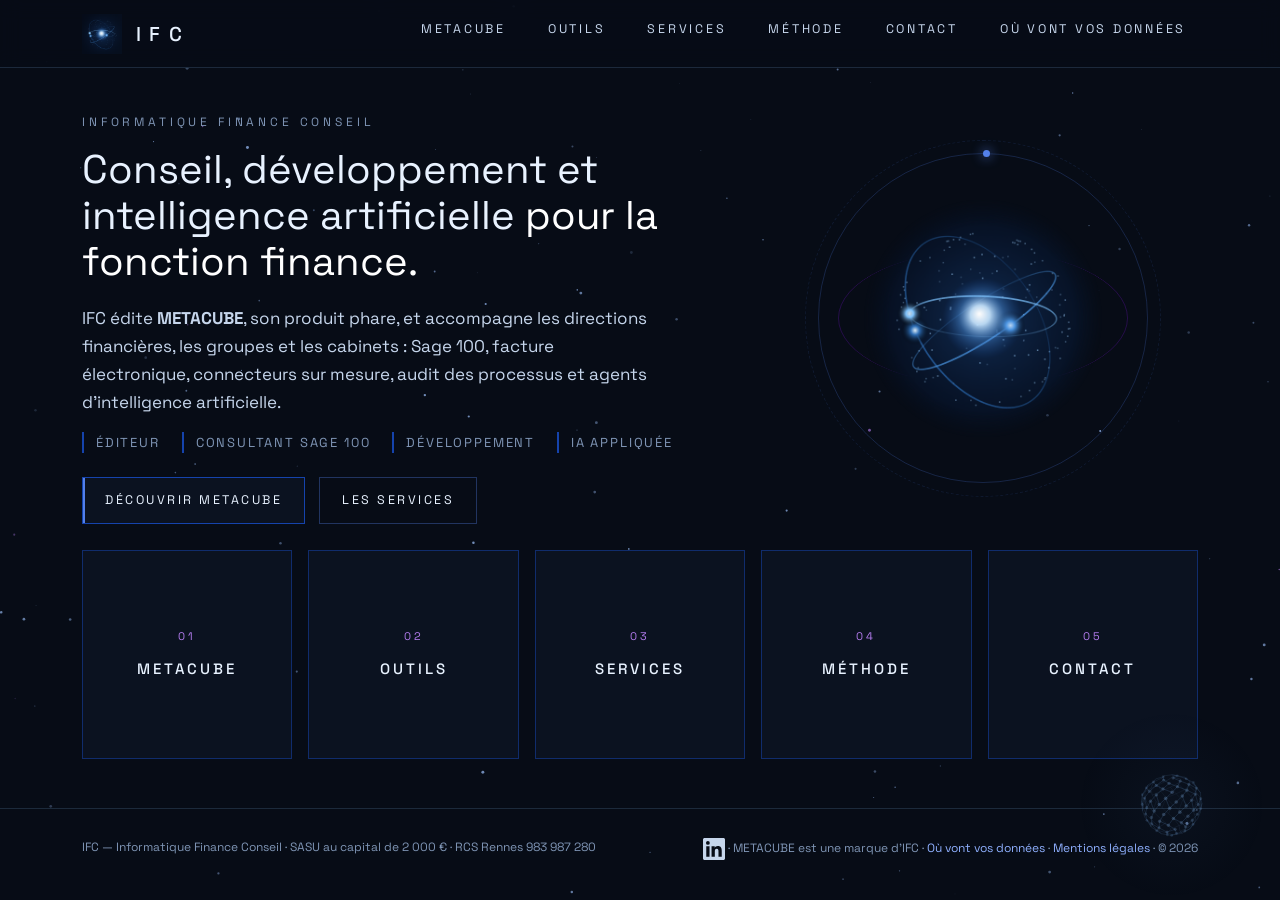
==== index.html @ 607f5f1b "METACUBE : « Le moteur au travail », l'armoire des videos — un tiroir par cycle de revision (A a L)," ====
<!doctype html>
<html lang="fr">
<head>
<meta charset="utf-8">
<meta name="viewport" content="width=device-width,initial-scale=1">
<title>IFC — Informatique Finance Conseil</title>
<link rel="icon" href="/favicon.ico" sizes="any">
<link rel="icon" type="image/png" sizes="192x192" href="/img/favicon-192.png">
<link rel="apple-touch-icon" href="/img/apple-touch-icon.png">
<meta name="description" content="IFC, Informatique Finance Conseil : éditeur de METACUBE, consultant Sage 100 en sous-traitance, connecteurs sur mesure, audit des processus financiers et agents d'intelligence artificielle.">
<link rel="stylesheet" href="site.css?v=20261024-8">
</head>
<body>
<canvas id="ciel" aria-hidden="true"></canvas>

<header>
  <div class="page">
    <a class="marque" href="index.html"><img src="img/ifc_embleme.png" alt=""><b>IFC</b></a>
    <nav><a href="metacube.html">METACUBE</a><a href="outils.html">Outils</a><a href="services.html">Services</a><a href="methode.html">Méthode</a><a href="contact.html">Contact</a><a href="donnees.html">Où vont vos données</a></nav>
  </div>
</header>

<script>
/* Les anciens liens à ancre (ifc-pro.fr/#metacube…) mènent à la page de l'onglet. */
(function(){ const p = {'#metacube':'metacube.html','#outils':'outils.html','#services':'services.html','#methode':'methode.html','#contact':'contact.html'}[location.hash];
  if (p) location.replace(p); })();
</script>
<main class="accueil page">

  <div class="ouverture">
    <div>
      <div class="caps">Informatique Finance Conseil</div>
      <h1>Conseil, développement et intelligence artificielle <span>pour la fonction finance.</span></h1>
      <p>IFC édite <strong>METACUBE</strong>, son produit phare, et accompagne les directions financières, les groupes et les cabinets : Sage 100, facture électronique, connecteurs sur mesure, audit des processus et agents d'intelligence artificielle.</p>
      <ul class="piliers"><li>Éditeur</li><li>Consultant Sage 100</li><li>Développement</li><li>IA appliquée</li></ul>
      <div class="boutons">
        <a class="bouton" href="metacube.html">Découvrir METACUBE</a>
        <a class="bouton discret" href="services.html">Les services</a>
      </div>
    </div>
    <div class="astre" role="img" aria-label="Emblème IFC : un noyau et ses orbites">
      <div class="orbite"><i></i></div><div class="orbite"><i></i></div><div class="orbite"></div>
      <div class="coeur"></div>
    </div>
  </div>

  <div class="portes" role="navigation" aria-label="Les pages du site">
    <a class="volte porte monte" href="metacube.html"><div class="volte-int"><div class="carte face recto"><span class="n">01</span><h3>METACUBE</h3></div><div class="carte face verso"><p>Le produit phare : il lit les FEC de toutes les sociétés d'un groupe, les comprend et en vérifie la cohérence.</p><span class="aller">Entrer →</span></div></div></a>
    <a class="volte porte monte" href="outils.html"><div class="volte-int"><div class="carte face recto"><span class="n">02</span><h3>Outils</h3></div><div class="carte face verso"><p>TVA Smart et l'Intégrateur Stripe : un outil par tâche, qui va au bout du travail, sur votre poste.</p><span class="aller">Entrer →</span></div></div></a>
    <a class="volte porte monte" href="services.html"><div class="volte-int"><div class="carte face recto"><span class="n">03</span><h3>Services</h3></div><div class="carte face verso"><p>Sage 100 en sous-traitance, connecteurs sur mesure, audit des processus, agents IA, facture électronique.</p><span class="aller">Entrer →</span></div></div></a>
    <a class="volte porte monte" href="methode.html"><div class="volte-int"><div class="carte face recto"><span class="n">04</span><h3>Méthode</h3></div><div class="carte face verso"><p>Proposer sans décider, tout justifier, mesurer avant d'annoncer, ne pas toucher à vos journaux.</p><span class="aller">Entrer →</span></div></div></a>
    <a class="volte porte monte" href="contact.html"><div class="volte-int"><div class="carte face recto"><span class="n">05</span><h3>Contact</h3></div><div class="carte face verso"><p>Aurélien Touchefeu, fondateur d'IFC et concepteur de METACUBE. Vitré, Ille-et-Vilaine.</p><span class="aller">Entrer →</span></div></div></a>
  </div>

</main>

<footer>
  <div class="page">
    <span>IFC — Informatique Finance Conseil · SASU au capital de 2 000 € · RCS Rennes 983 987 280</span>
    <span><a class="linkedin" href="https://www.linkedin.com/in/aurelien-touchefeu" target="_blank" rel="noopener" aria-label="LinkedIn"><svg viewBox="0 0 24 24" width="22" height="22" aria-hidden="true"><path fill="currentColor" d="M20.45 20.45h-3.56v-5.57c0-1.33-.03-3.04-1.85-3.04-1.85 0-2.14 1.45-2.14 2.94v5.67H9.34V9h3.41v1.56h.05c.48-.9 1.64-1.85 3.37-1.85 3.6 0 4.27 2.37 4.27 5.46v6.28zM5.34 7.43a2.06 2.06 0 1 1 0-4.13 2.06 2.06 0 0 1 0 4.13zM7.12 20.45H3.56V9h3.56v11.45zM22.22 0H1.77C.79 0 0 .77 0 1.73v20.54C0 23.23.79 24 1.77 24h20.45c.98 0 1.78-.77 1.78-1.73V1.73C24 .77 23.2 0 22.22 0z"/></svg></a> · METACUBE est une marque d'IFC · <a href="donnees.html">Où vont vos données</a> · <a href="mentions-legales.html">Mentions légales</a> · © 2026</span>
  </div>
</footer>

<script src="site.js?v=20261024-8"></script>
<script src="assistant.js"></script>
</body>
</html>
---- site.css ----
@font-face{font-family:'Space Grotesk';font-weight:300 700;font-display:swap;
  src:url(polices/space-grotesk-latin-98a0d4.woff2) format('woff2');
  unicode-range:U+0000-00FF,U+0131,U+0152-0153,U+02BB-02BC,U+02C6,U+02DA,U+02DC,U+0304,U+0308,U+0329,U+2000-206F,U+20AC,U+2122,U+2191,U+2193,U+2212,U+2215,U+FEFF,U+FFFD}
@font-face{font-family:'Space Grotesk';font-weight:300 700;font-display:swap;
  src:url(polices/space-grotesk-latin-ext-cc7d24.woff2) format('woff2');
  unicode-range:U+0100-02BA,U+02BD-02C5,U+02C7-02CC,U+02CE-02D7,U+02DD-02FF,U+0304,U+0308,U+0329,U+1D00-1DBF,U+1E00-1E9F,U+1EF2-1EFF,U+2020,U+20A0-20AB,U+20AD-20C0,U+2113,U+2C60-2C7F,U+A720-A7FF}
:root{
  --fond:#070C16; --panneau:#0B1220; --arete:#1543AC; --vive:#5380EA; --violet:#6115AC; --violet-clair:#B57DF0;
  --rasante:rgba(145,198,255,.16); --texte:#C6D6EC; --clair:#E8F2FF; --faible:#7F95B5; --lien:#8FB0FF;
}
*{box-sizing:border-box;border-radius:0}
html{scroll-behavior:smooth}
body{margin:0;background:var(--fond);color:var(--texte);font:16px/1.65 'Space Grotesk',Arial,Helvetica,sans-serif;
  -webkit-font-smoothing:antialiased;overflow-x:hidden}
a{color:var(--lien);text-decoration:none}
a:hover{text-decoration:underline}
.page{max-width:1180px;margin:0 auto;padding:0 32px}
.caps{text-transform:uppercase;letter-spacing:.32em;font-size:12px;color:var(--faible)}
#ciel{position:fixed;inset:0;z-index:-1;pointer-events:none}

/* ── bandeau ── */
header{position:sticky;top:0;z-index:10;background:rgba(7,12,22,.82);backdrop-filter:blur(10px);box-shadow:inset 0 -1px 0 var(--rasante)}
header .page{display:flex;align-items:center;justify-content:space-between;height:68px}
.marque{display:flex;align-items:center;gap:14px;color:var(--clair)}
.marque:hover{text-decoration:none}
.marque img{width:40px;height:40px}
.marque b{font-weight:500;font-size:20px;letter-spacing:.42em}
/* Le geste du menu de METACUBE : le mot survolé prend la lumière (lueur,
   rasante sous le mot) et un reflet le traverse une fois. Rien ne se remplit. */
nav a{margin-left:18px;padding:7px 12px;position:relative;overflow:hidden;display:inline-block;
  font-size:12.5px;letter-spacing:.22em;text-transform:uppercase;color:var(--texte);
  transition:color .16s,box-shadow .16s,text-shadow .16s}
nav a:hover{color:#eaf4ff;text-decoration:none;text-shadow:0 0 14px rgba(145,198,255,.55);
  box-shadow:inset 0 -1px 0 rgba(145,198,255,.5),inset 0 1px 0 rgba(198,228,255,.10),0 0 24px rgba(105,170,255,.20)}
nav a::after{content:'';position:absolute;inset:0;pointer-events:none;opacity:0;transform:translateX(-125%);
  background:linear-gradient(104deg,transparent 32%,rgba(198,228,255,.30) 47%,rgba(145,198,255,.10) 56%,transparent 74%)}
nav a:hover::after{opacity:1;animation:fam-reflet .55s cubic-bezier(.3,0,.2,1) forwards}
@keyframes fam-reflet{from{transform:translateX(-125%)}to{transform:translateX(125%)}}
@media (prefers-reduced-motion:reduce){nav a:hover::after{animation:none;opacity:0}}

/* ── ouverture ── */
.ouverture{display:grid;grid-template-columns:1.2fr 1fr;align-items:center;gap:40px;min-height:calc(100vh - 68px);padding:30px 0}
.ouverture h1{margin:18px 0 24px;font-weight:400;font-size:46px;line-height:1.16;color:var(--clair)}
.ouverture h1 span{color:#fff}
.ouverture p{max-width:580px;margin:0 0 16px;font-size:17px}
.ouverture .piliers{display:flex;flex-wrap:wrap;gap:8px 22px;margin:22px 0 32px;padding:0;list-style:none;font-size:13px;letter-spacing:.14em;text-transform:uppercase;color:var(--faible)}
.ouverture .piliers li{padding-left:12px;border-left:2px solid var(--arete)}
.astre{position:relative;justify-self:center;width:100%;max-width:470px;aspect-ratio:1}
.astre .coeur{position:absolute;inset:14%;background:url(img/ifc_embleme.png) center/cover;
  -webkit-mask-image:radial-gradient(circle,#000 55%,transparent 71%);mask-image:radial-gradient(circle,#000 55%,transparent 71%)}
.astre .orbite{position:absolute;inset:0;border:1px solid rgba(83,128,234,.22);border-radius:50%;animation:tour 38s linear infinite}
.astre .orbite:nth-child(2){inset:6%;border-color:rgba(97,21,172,.35);animation-duration:26s;animation-direction:reverse;transform:rotateX(62deg)}
.astre .orbite:nth-child(3){inset:-4%;border-style:dashed;border-color:rgba(83,128,234,.12);animation-duration:60s}
.astre .orbite i{position:absolute;top:-4px;left:50%;width:7px;height:7px;background:var(--vive);border-radius:50%;box-shadow:0 0 12px var(--vive)}
.astre .orbite:nth-child(2) i{background:var(--violet-clair);box-shadow:0 0 12px var(--violet-clair)}
@keyframes tour{to{transform:rotate(360deg)}}
.astre .orbite:nth-child(2){animation-name:tour2}
@keyframes tour2{from{transform:rotateX(62deg) rotate(0)}to{transform:rotateX(62deg) rotate(-360deg)}}
.boutons{display:flex;gap:14px;flex-wrap:wrap}
.bouton{display:inline-block;padding:12px 22px;font-size:12.5px;letter-spacing:.2em;text-transform:uppercase;color:var(--clair);
  border:1px solid var(--arete);background:var(--panneau);box-shadow:inset 2px 0 0 var(--vive)}
.bouton:hover{text-decoration:none;border-color:var(--vive);box-shadow:inset 2px 0 0 var(--vive),0 0 18px rgba(83,128,234,.35)}
.bouton.discret{background:transparent;box-shadow:none;border-color:rgba(83,128,234,.35)}

/* ── sections ── */
section{padding:96px 0;box-shadow:inset 0 1px 0 var(--rasante)}
.titre{display:flex;align-items:center;gap:18px;margin-bottom:14px}
.titre h2{margin:0;font-weight:500;font-size:28px;letter-spacing:.34em;text-transform:uppercase;color:var(--clair)}
.titre hr{flex:1;height:1px;border:0;background:linear-gradient(90deg,var(--arete),transparent)}
.chapeau{max-width:760px;margin:0 0 44px;font-size:17px}

/* LE LISERÉ GLISSANT — le bleu arête et le violet profond, 1 px, qui tourne
   autour de la carte survolée (même trait que les cases du schéma de ƒa21). */
@property --a{syntax:'<angle>';initial-value:0deg;inherits:false}
.carte{position:relative;padding:26px 24px;background:var(--panneau);border:1px solid rgba(21,67,172,.55)}
.carte::after{content:'';position:absolute;inset:-1px;padding:1px;pointer-events:none;opacity:0;transition:opacity .25s;
  background:conic-gradient(from var(--a),transparent 0 62%,#1543AC 72%,#6115AC 86%,transparent 96%);
  -webkit-mask:linear-gradient(#000 0 0) content-box,linear-gradient(#000 0 0);-webkit-mask-composite:xor;mask-composite:exclude}
.carte:hover::after{opacity:1;animation:liseret 1.8s linear infinite}
@keyframes liseret{to{--a:360deg}}
@media (prefers-reduced-motion:reduce){.carte:hover::after{animation:none;background:#1543AC}.astre .orbite{animation:none}}
.carte h3{margin:0 0 10px;font-weight:500;font-size:17px;color:var(--clair)}
.carte p{margin:0;font-size:14.5px}
.carte .n{display:block;margin-bottom:12px;font-size:11px;letter-spacing:.28em;color:var(--violet-clair)}

/* METACUBE */
.produit{display:grid;grid-template-columns:1fr 1.15fr;gap:56px;align-items:center}
.formule{margin:0 0 22px;padding-left:18px;border-left:2px solid var(--vive);font-size:24px;line-height:1.35;color:var(--clair)}
.produit p{margin:0 0 16px}
.video{position:relative;aspect-ratio:16/9;border:1px solid var(--arete);background:#000;box-shadow:0 0 60px rgba(21,67,172,.25)}
.video iframe{position:absolute;inset:0;width:100%;height:100%;border:0}
.fonctions{display:grid;grid-template-columns:repeat(4,1fr);gap:16px;margin-top:56px}
.avenir{display:flex;align-items:center;flex-wrap:wrap;gap:10px 26px;margin-top:22px;padding:16px 22px;border:1px dashed rgba(97,21,172,.55)}
.avenir ul{display:flex;flex-wrap:wrap;gap:8px 22px;margin:0;padding:0;list-style:none;font-size:13px;letter-spacing:.14em;text-transform:uppercase;color:var(--texte)}
.avenir li{padding-left:12px;border-left:2px solid var(--violet)}
.forces{display:grid;grid-template-columns:repeat(4,1fr);gap:1px;margin-top:56px;background:var(--arete)}
.force{padding:26px 22px;background:var(--panneau)}
.force b{display:block;margin-bottom:8px;font-weight:500;font-size:30px;color:var(--clair)}
.force span{font-size:14px}
.assistant{display:grid;grid-template-columns:auto 1fr;gap:44px;align-items:center;margin-top:56px;padding:34px 40px;
  background:var(--panneau);border:1px solid var(--arete);box-shadow:inset 2px 0 0 var(--vive)}
/* La sphère de l'assistant, dessinée par assistant.js avec le dessin du produit. */
.assistant .presence{display:block;width:170px;height:170px;
  -webkit-mask-image:radial-gradient(circle,#000 45%,transparent 70%);mask-image:radial-gradient(circle,#000 45%,transparent 70%)}
.assistant .apprend{margin:4px 0 14px;padding-left:14px;border-left:2px solid var(--violet-clair);font-size:17px;color:var(--clair)}
.assistant h3{margin:6px 0 12px;font-weight:500;font-size:24px;color:var(--clair)}
.assistant p{margin:0 0 12px;font-size:15px}
.pour{margin-top:36px;font-size:15px;color:var(--faible)}
.pour strong{color:var(--texte);font-weight:500}

/* SERVICES */
.poles{display:grid;grid-template-columns:1fr 1.6fr;gap:28px;align-items:start}
.pole{padding:30px 30px 26px;background:linear-gradient(180deg,rgba(11,18,32,.95),rgba(11,18,32,.7));border:1px solid rgba(21,67,172,.5)}
.pole>h3{margin:0 0 6px;font-weight:500;font-size:20px;color:var(--clair)}
.pole>.caps{display:block;margin-bottom:18px}
.pole ul{margin:0;padding:0;list-style:none}
.pole li{position:relative;padding:9px 0 9px 18px;font-size:14.5px;box-shadow:inset 0 -1px 0 rgba(145,198,255,.07)}
.pole li::before{content:'';position:absolute;left:0;top:18px;width:8px;height:1px;background:var(--vive)}
.badges{display:flex;flex-wrap:wrap;gap:8px;margin-top:20px}
.badge{padding:6px 10px;font-size:11.5px;letter-spacing:.08em;color:var(--clair);border:1px solid rgba(97,21,172,.7);background:rgba(97,21,172,.14)}
.grille-ifc{display:grid;grid-template-columns:1fr 1fr;gap:16px}

/* MÉTHODE */
.principes{display:grid;grid-template-columns:repeat(4,1fr);gap:16px}

/* FONDATEUR / CONTACT */
.fondateur{display:grid;grid-template-columns:1fr 1fr;gap:56px;align-items:start}
.qui{padding-left:18px;border-left:2px solid var(--vive)}
.qui b{display:block;font-weight:500;font-size:22px;color:var(--clair)}
.coord{font-size:18px;line-height:2}
.horaires{display:inline-block;margin:14px 0 6px;padding:10px 18px;border:1px solid var(--arete);background:var(--panneau);font-size:15px;line-height:1.7}
.horaires b{display:block;font-weight:500;font-size:12px;letter-spacing:.12em;text-transform:uppercase;color:var(--clair)}
.linkedin{display:inline-flex;vertical-align:middle;color:var(--texte);transition:color .16s,filter .16s}
.linkedin:hover{color:var(--clair);filter:drop-shadow(0 0 8px rgba(145,198,255,.55))}
footer{padding:30px 0 40px;box-shadow:inset 0 1px 0 var(--rasante);font-size:12px;color:var(--faible)}
footer .page{display:flex;justify-content:space-between;gap:20px;flex-wrap:wrap}


/* ── DEUX CHARTES — 03/10/2026 ──────────────────────────────────────────────
   IFC (conseil, sous-traitance ERP, développement) : fond blanc, texte bleu.
   METACUBE garde la nuit bleue : sa section est une bande sombre pleine
   largeur, où le ciel étoilé reste visible. Les composants lisent les mêmes
   jetons ; .clair les redéfinit. */
.clair{--fond:#FFFFFF; --panneau:#F3F6FC; --arete:#1543AC; --vive:#2F62D8; --violet-clair:#6115AC;
  --rasante:rgba(21,67,172,.12); --texte:#22385F; --clair:#0B2E7A; --faible:#5F7396; --lien:#1543AC;
  color:var(--texte)}
/* Pleine largeur : le fond déborde de la colonne de 1180 px jusqu'aux bords. */
.pleine{position:relative;background:var(--fond);box-shadow:0 0 0 100vmax var(--fond);clip-path:inset(0 -100vmax)}
section.pleine{box-shadow:0 0 0 100vmax var(--fond),inset 0 1px 0 var(--rasante)}
header.clair{background:rgba(255,255,255,.92);box-shadow:inset 0 -1px 0 var(--rasante)}
.clair .marque img{border-radius:50%}
.clair nav a:hover{color:var(--arete);text-shadow:none;box-shadow:inset 0 -1px 0 var(--arete)}
.clair nav a::after{background:linear-gradient(104deg,transparent 32%,rgba(21,67,172,.12) 47%,transparent 74%)}
.ouverture.clair h1 span{color:var(--arete)}
.clair .carte{border-color:rgba(21,67,172,.22)}
.clair .pole{background:var(--panneau);border-color:rgba(21,67,172,.22)}
.clair .pole li{box-shadow:inset 0 -1px 0 rgba(21,67,172,.10)}
.clair .badge{background:rgba(97,21,172,.07);border-color:rgba(97,21,172,.35)}
.clair .bouton{box-shadow:inset 2px 0 0 var(--vive)}
.clair .bouton:hover{box-shadow:inset 2px 0 0 var(--vive),0 0 14px rgba(21,67,172,.18)}
footer.clair{background:#fff}
/* La bande METACUBE : sombre, le ciel passe à travers. */
#metacube{box-shadow:inset 0 1px 0 var(--rasante)}

.trait{padding-bottom:2px;border-bottom:1px solid var(--vive);color:var(--clair)}
/* apparition au défilement */
.monte{opacity:0;transform:translateY(18px);transition:opacity .7s ease,transform .7s ease}
.monte.vu{opacity:1;transform:none}

@media (max-width:980px){
  .ouverture,.produit,.poles,.fondateur{grid-template-columns:1fr}
  .ouverture{min-height:0;padding-top:40px}
  .astre{max-width:320px;order:-1}
  .fonctions,.forces,.principes{grid-template-columns:1fr 1fr}
  .assistant{grid-template-columns:1fr;padding:26px}
  .ouverture h1{font-size:34px}
  nav a{margin-left:6px}
}
@media (max-width:600px){
  .page{padding:0 16px}
  nav{display:none}
  .fonctions,.forces,.principes,.grille-ifc{grid-template-columns:1fr}
  .titre h2{font-size:20px;letter-spacing:.22em}
  section{padding:64px 0}
}

/* ── UNE PAGE PAR ONGLET — 23/10/2026 ──────────────────────────────────────
   L'onglet de la page ouverte reste allumé : on sait où l'on est.
   L'accueil est en nuit bleue et ouvre cinq portes, une par page. */
nav a.ici{color:var(--clair);box-shadow:inset 0 -1px 0 var(--vive)}
.clair nav a.ici{color:var(--arete);box-shadow:inset 0 -1px 0 var(--arete)}
body.clair{background:#fff}
/* Le pied de page reste en bas de l'écran même quand la page est courte. */
body{display:flex;flex-direction:column;min-height:100vh}
body>main{flex:1 0 auto;width:100%}
body.clair #ciel{display:none}
main.seule section:first-child{padding-top:64px}
.accueil{display:flex;flex-direction:column;justify-content:center;gap:26px;min-height:calc(100vh - 68px - 92px);padding:14px 32px 18px}
.accueil .ouverture{min-height:0;padding:0;grid-template-columns:1.5fr 1fr}
.accueil .ouverture h1{font-size:40px;margin:14px 0 18px}
.accueil .ouverture .piliers{margin:16px 0 24px}
.portes .carte p{font-size:14px}
.accueil .astre{max-width:330px}
.portes{display:grid;grid-template-columns:repeat(5,1fr);gap:16px}
a.porte{display:flex;flex-direction:column;color:var(--texte)}
a.porte:hover{text-decoration:none}
a.porte h3{letter-spacing:.2em;text-transform:uppercase;font-size:15px}
a.porte p{flex:1}
a.porte .aller{margin-top:16px;font-size:12px;letter-spacing:.22em;text-transform:uppercase;color:var(--vive);transition:transform .2s}
a.porte:hover .aller{transform:translateX(6px)}
@media (max-width:980px){.portes{grid-template-columns:1fr 1fr}.accueil .ouverture{grid-template-columns:1fr}}
@media (max-width:600px){.portes{grid-template-columns:1fr}.accueil{padding:28px 16px 36px}.accueil .astre{max-width:180px}.accueil .ouverture h1{font-size:30px}}

/* ── LE LIN SEMÉ DE LYS — 24/10/2026 ───────────────────────────────────────
   Les pages d'IFC quittent le blanc pour un fond lin, semé de petites fleurs
   de lys en relief, ton sur ton (Aurélien : « trop blanc », « plus
   chaleureux », « pars sur le semis fin »). METACUBE garde sa nuit bleue.
   Le semis est fixé à l'écran : la bande pleine largeur et le corps de la
   page le montrent sans raccord. */
.clair{--fond:#F3ECE0; --panneau:#E8DECB;
  --lys:url("data:image/svg+xml,%3Csvg%20xmlns%3D%22http%3A%2F%2Fwww.w3.org%2F2000%2Fsvg%22%20width%3D%2256%22%20height%3D%2256%22%3E%3Cg%20transform%3D%22translate%281.0%201.0%29%22%3E%3Cg%20transform%3D%22translate%284.0%204.0%29%20scale%280.5%29%22%20fill%3D%22rgba%28110%2C84%2C50%2C.20%29%22%3E%3Cpath%20d%3D%22M20%201C25%207%2027%2014%2023.5%2022H16.5C13%2014%2015%207%2020%201Z%22%2F%3E%3Cpath%20d%3D%22M16.5%2022C11%2022.5%205%2020.5%203%2014.5C1.8%2010.5%204.5%206.8%208.5%208C6.5%2010.5%207.5%2014.5%2011.5%2016.5C14%2017.8%2016%2019%2016.5%2022Z%22%2F%3E%3Cpath%20d%3D%22M23.5%2022C29%2022.5%2035%2020.5%2037%2014.5C38.2%2010.5%2035.5%206.8%2031.5%208C33.5%2010.5%2032.5%2014.5%2028.5%2016.5C26%2017.8%2024%2019%2023.5%2022Z%22%2F%3E%3Crect%20x%3D%2212.5%22%20y%3D%2222.6%22%20width%3D%2215%22%20height%3D%223.2%22%20rx%3D%22.6%22%2F%3E%3Cpath%20d%3D%22M17%2026.4C15.5%2030.5%2012.5%2033%209%2034C13.5%2035.5%2017.5%2033.5%2020%2029.5C22.5%2033.5%2026.5%2035.5%2031%2034C27.5%2033%2024.5%2030.5%2023%2026.4Z%22%2F%3E%3Cpath%20d%3D%22M18.6%2026.4H21.4L20%2038Z%22%2F%3E%3C%2Fg%3E%3C%2Fg%3E%3Cg%20transform%3D%22translate%28-0.6%20-0.6%29%22%3E%3Cg%20transform%3D%22translate%284.0%204.0%29%20scale%280.5%29%22%20fill%3D%22rgba%28255%2C255%2C255%2C.55%29%22%3E%3Cpath%20d%3D%22M20%201C25%207%2027%2014%2023.5%2022H16.5C13%2014%2015%207%2020%201Z%22%2F%3E%3Cpath%20d%3D%22M16.5%2022C11%2022.5%205%2020.5%203%2014.5C1.8%2010.5%204.5%206.8%208.5%208C6.5%2010.5%207.5%2014.5%2011.5%2016.5C14%2017.8%2016%2019%2016.5%2022Z%22%2F%3E%3Cpath%20d%3D%22M23.5%2022C29%2022.5%2035%2020.5%2037%2014.5C38.2%2010.5%2035.5%206.8%2031.5%208C33.5%2010.5%2032.5%2014.5%2028.5%2016.5C26%2017.8%2024%2019%2023.5%2022Z%22%2F%3E%3Crect%20x%3D%2212.5%22%20y%3D%2222.6%22%20width%3D%2215%22%20height%3D%223.2%22%20rx%3D%22.6%22%2F%3E%3Cpath%20d%3D%22M17%2026.4C15.5%2030.5%2012.5%2033%209%2034C13.5%2035.5%2017.5%2033.5%2020%2029.5C22.5%2033.5%2026.5%2035.5%2031%2034C27.5%2033%2024.5%2030.5%2023%2026.4Z%22%2F%3E%3Cpath%20d%3D%22M18.6%2026.4H21.4L20%2038Z%22%2F%3E%3C%2Fg%3E%3C%2Fg%3E%3Cg%20transform%3D%22translate%284.0%204.0%29%20scale%280.5%29%22%20fill%3D%22%23F3ECE0%22%3E%3Cpath%20d%3D%22M20%201C25%207%2027%2014%2023.5%2022H16.5C13%2014%2015%207%2020%201Z%22%2F%3E%3Cpath%20d%3D%22M16.5%2022C11%2022.5%205%2020.5%203%2014.5C1.8%2010.5%204.5%206.8%208.5%208C6.5%2010.5%207.5%2014.5%2011.5%2016.5C14%2017.8%2016%2019%2016.5%2022Z%22%2F%3E%3Cpath%20d%3D%22M23.5%2022C29%2022.5%2035%2020.5%2037%2014.5C38.2%2010.5%2035.5%206.8%2031.5%208C33.5%2010.5%2032.5%2014.5%2028.5%2016.5C26%2017.8%2024%2019%2023.5%2022Z%22%2F%3E%3Crect%20x%3D%2212.5%22%20y%3D%2222.6%22%20width%3D%2215%22%20height%3D%223.2%22%20rx%3D%22.6%22%2F%3E%3Cpath%20d%3D%22M17%2026.4C15.5%2030.5%2012.5%2033%209%2034C13.5%2035.5%2017.5%2033.5%2020%2029.5C22.5%2033.5%2026.5%2035.5%2031%2034C27.5%2033%2024.5%2030.5%2023%2026.4Z%22%2F%3E%3Cpath%20d%3D%22M18.6%2026.4H21.4L20%2038Z%22%2F%3E%3C%2Fg%3E%3Cg%20transform%3D%22translate%281.0%201.0%29%22%3E%3Cg%20transform%3D%22translate%2832.0%2032.0%29%20scale%280.5%29%22%20fill%3D%22rgba%28110%2C84%2C50%2C.20%29%22%3E%3Cpath%20d%3D%22M20%201C25%207%2027%2014%2023.5%2022H16.5C13%2014%2015%207%2020%201Z%22%2F%3E%3Cpath%20d%3D%22M16.5%2022C11%2022.5%205%2020.5%203%2014.5C1.8%2010.5%204.5%206.8%208.5%208C6.5%2010.5%207.5%2014.5%2011.5%2016.5C14%2017.8%2016%2019%2016.5%2022Z%22%2F%3E%3Cpath%20d%3D%22M23.5%2022C29%2022.5%2035%2020.5%2037%2014.5C38.2%2010.5%2035.5%206.8%2031.5%208C33.5%2010.5%2032.5%2014.5%2028.5%2016.5C26%2017.8%2024%2019%2023.5%2022Z%22%2F%3E%3Crect%20x%3D%2212.5%22%20y%3D%2222.6%22%20width%3D%2215%22%20height%3D%223.2%22%20rx%3D%22.6%22%2F%3E%3Cpath%20d%3D%22M17%2026.4C15.5%2030.5%2012.5%2033%209%2034C13.5%2035.5%2017.5%2033.5%2020%2029.5C22.5%2033.5%2026.5%2035.5%2031%2034C27.5%2033%2024.5%2030.5%2023%2026.4Z%22%2F%3E%3Cpath%20d%3D%22M18.6%2026.4H21.4L20%2038Z%22%2F%3E%3C%2Fg%3E%3C%2Fg%3E%3Cg%20transform%3D%22translate%28-0.6%20-0.6%29%22%3E%3Cg%20transform%3D%22translate%2832.0%2032.0%29%20scale%280.5%29%22%20fill%3D%22rgba%28255%2C255%2C255%2C.55%29%22%3E%3Cpath%20d%3D%22M20%201C25%207%2027%2014%2023.5%2022H16.5C13%2014%2015%207%2020%201Z%22%2F%3E%3Cpath%20d%3D%22M16.5%2022C11%2022.5%205%2020.5%203%2014.5C1.8%2010.5%204.5%206.8%208.5%208C6.5%2010.5%207.5%2014.5%2011.5%2016.5C14%2017.8%2016%2019%2016.5%2022Z%22%2F%3E%3Cpath%20d%3D%22M23.5%2022C29%2022.5%2035%2020.5%2037%2014.5C38.2%2010.5%2035.5%206.8%2031.5%208C33.5%2010.5%2032.5%2014.5%2028.5%2016.5C26%2017.8%2024%2019%2023.5%2022Z%22%2F%3E%3Crect%20x%3D%2212.5%22%20y%3D%2222.6%22%20width%3D%2215%22%20height%3D%223.2%22%20rx%3D%22.6%22%2F%3E%3Cpath%20d%3D%22M17%2026.4C15.5%2030.5%2012.5%2033%209%2034C13.5%2035.5%2017.5%2033.5%2020%2029.5C22.5%2033.5%2026.5%2035.5%2031%2034C27.5%2033%2024.5%2030.5%2023%2026.4Z%22%2F%3E%3Cpath%20d%3D%22M18.6%2026.4H21.4L20%2038Z%22%2F%3E%3C%2Fg%3E%3C%2Fg%3E%3Cg%20transform%3D%22translate%2832.0%2032.0%29%20scale%280.5%29%22%20fill%3D%22%23F3ECE0%22%3E%3Cpath%20d%3D%22M20%201C25%207%2027%2014%2023.5%2022H16.5C13%2014%2015%207%2020%201Z%22%2F%3E%3Cpath%20d%3D%22M16.5%2022C11%2022.5%205%2020.5%203%2014.5C1.8%2010.5%204.5%206.8%208.5%208C6.5%2010.5%207.5%2014.5%2011.5%2016.5C14%2017.8%2016%2019%2016.5%2022Z%22%2F%3E%3Cpath%20d%3D%22M23.5%2022C29%2022.5%2035%2020.5%2037%2014.5C38.2%2010.5%2035.5%206.8%2031.5%208C33.5%2010.5%2032.5%2014.5%2028.5%2016.5C26%2017.8%2024%2019%2023.5%2022Z%22%2F%3E%3Crect%20x%3D%2212.5%22%20y%3D%2222.6%22%20width%3D%2215%22%20height%3D%223.2%22%20rx%3D%22.6%22%2F%3E%3Cpath%20d%3D%22M17%2026.4C15.5%2030.5%2012.5%2033%209%2034C13.5%2035.5%2017.5%2033.5%2020%2029.5C22.5%2033.5%2026.5%2035.5%2031%2034C27.5%2033%2024.5%2030.5%2023%2026.4Z%22%2F%3E%3Cpath%20d%3D%22M18.6%2026.4H21.4L20%2038Z%22%2F%3E%3C%2Fg%3E%3C%2Fsvg%3E")}
body.clair{background:var(--fond) var(--lys) fixed}
header.clair{background:rgba(243,236,224,.97)}
footer.clair{background:var(--fond)}
.clair.pleine{background:transparent;box-shadow:inset 0 1px 0 var(--rasante)}
.clair.pleine::before{content:'';position:absolute;inset:0 -100vmax;z-index:-1;background:var(--fond) var(--lys) fixed}
/* ── LA VOLTE — 24/10/2026 ─────────────────────────────────────────────────
   Les cartes de Services : au survol, la carte s'incline un temps sous le
   curseur (la Plaque, GAB-PROP-14), puis se retourne et donne le détail
   (les Cartes retournables, GAB-PROP-05). Aurélien : « un temps sur C puis
   la carte se retourne », « l'utilisateur ne sait pas attendre ». Les deux
   faces partagent une case de grille : la carte prend la hauteur de la plus
   haute, sans hauteur écrite. Au doigt, un appui retourne la carte. */
.volte{perspective:1000px;outline:none}
.volte-int{display:grid;height:100%;transform-style:preserve-3d;
  transform:rotateX(var(--rx,0deg)) rotateY(calc(var(--flip,0deg) + var(--ry,0deg)));transition:transform .18s ease-out}
.volte.retournee .volte-int{--flip:180deg;transition:transform .45s cubic-bezier(.3,.9,.3,1)}
.volte.retournee.pose .volte-int{transition:transform .18s ease-out}
.volte .face{grid-area:1/1;-webkit-backface-visibility:hidden;backface-visibility:hidden}
.volte .recto{display:flex;flex-direction:column;justify-content:center;align-items:center;text-align:center;
  background:linear-gradient(var(--angle,120deg),rgba(255,255,255,0) 30%,rgba(255,255,255,var(--brille,0)) 50%,rgba(255,255,255,0) 70%),var(--panneau)}
.volte .recto h3{margin:0}
.volte .verso{transform:rotateY(180deg);display:flex;align-items:center;background:#0B2E7A;border-color:#0B2E7A}
.volte .verso p{color:#F3ECE0}
.volte:hover,.volte:focus-visible{position:relative;z-index:2}
.volte:focus-visible .face{box-shadow:0 0 0 2px var(--vive)}
@media (prefers-reduced-motion:reduce){.volte-int,.volte.retournee .volte-int{transition:none}}/* Les portes de l'accueil sont des liens : le verso porte le texte et « Entrer ». */
a.volte{display:block;color:var(--texte)}
a.volte:hover{text-decoration:none}
.volte.porte .verso{flex-direction:column;align-items:flex-start;justify-content:center;gap:4px}
.volte.porte .verso .aller{color:#9DBBFF}
/* Sur la nuit bleue, le verso s'éclaire d'un bleu plus vif pour se détacher. */
body:not(.clair) .volte .verso{background:#123C9C;border-color:var(--vive)}/* L'assistant sous la vidéo, dans la colonne de droite : plus étroit, en haut
   de la page, il évite le défilement ; il se retourne comme les autres tuiles. */
.cote{display:flex;flex-direction:column;gap:22px;min-width:0}
.volte.assistant{display:block;margin:0;padding:0;background:none;border:0;box-shadow:none}
.volte.assistant .face{padding:20px 24px;background:var(--panneau);border:1px solid var(--arete);box-shadow:inset 2px 0 0 var(--vive)}
.volte.assistant .recto{display:grid;grid-template-columns:auto 1fr;gap:22px;align-items:center;justify-content:normal;text-align:left}
.volte.assistant .presence{width:110px;height:110px}
.volte.assistant h3{margin:4px 0 8px;font-size:20px}
.volte.assistant .apprend{margin:0;font-size:14.5px}
.volte.assistant .verso{flex-direction:column;align-items:flex-start;justify-content:center}
.volte.assistant .verso p{margin:0 0 10px;font-size:14.5px}
/* L'assistant en haut à gauche, au-dessus du texte (Aurélien, 24/10). */
.produit .volte.assistant{margin-bottom:26px}
.produit{align-items:start}

/* L'assistant dans la marge de gauche, sur les grands écrans : là où la page
   laisse un vide, du haut vers le bas, fixe pendant le défilement (Aurélien,
   24/10, sur sa copie d'écran annotée). Tout son texte y tient : il ne se
   retourne plus, recto et verso se lisent l'un sous l'autre. Sous 1 700 px,
   il reste en haut de la colonne de gauche. */
@media (min-width:1700px){
  .produit .volte.assistant{position:fixed;z-index:5;left:32px;top:96px;
    width:min(560px,calc((100vw - 1180px) / 2 - 64px));max-height:calc(100vh - 140px);overflow:auto;margin:0}
  .volte.assistant .volte-int{transform:none !important;display:block}
  .volte.assistant .face{-webkit-backface-visibility:visible;backface-visibility:visible}
  .volte.assistant .recto{grid-template-columns:1fr;justify-items:center;text-align:center;border-bottom:0;box-shadow:inset 2px 0 0 var(--vive)}
  .volte.assistant .recto .apprend{text-align:left}
  .volte.assistant .presence{width:150px;height:150px}
  .volte.assistant .verso{transform:none;background:var(--panneau);border-color:var(--arete);border-top:0}
  .volte.assistant .verso p{color:var(--texte)}
  body:not(.clair) .volte.assistant .verso{background:var(--panneau);border-color:var(--arete)}
}
/* L'apparition au défilement fait glisser le bloc produit (transform) ; un
   ancêtre transformé devient le repère d'un élément fixe : l'assistant
   s'affichait un instant au milieu de la page avant de rejoindre la marge
   (Aurélien, 24/10). Sur grand écran, le bloc produit apparaît en fondu seul. */
@media (min-width:1700px){.produit.monte,.produit.monte.vu{transform:none}}
/* ── LE MOTEUR AU TRAVAIL — 24/10/2026 ─────────────────────────────────────
   Les vidéos de la série LinkedIn, servies par le site lui-même : le visiteur
   qui n'arrive pas par LinkedIn les voit aussi (Aurélien). Une vidéo entre ici
   le jour où elle est postée. */
.episodes{display:grid;grid-template-columns:repeat(2,1fr);gap:28px}
.episode{display:grid;grid-template-rows:auto 1fr;background:var(--panneau);border:1px solid var(--arete)}
.episode video{display:block;width:100%;aspect-ratio:16/9;background:#000}
.episode .legende{padding:20px 24px 24px}
.episode .n{display:block;margin-bottom:8px;font-size:11px;letter-spacing:.28em;text-transform:uppercase;color:var(--violet-clair)}
.episode h3{margin:0 0 10px;font-weight:500;font-size:19px;color:var(--clair)}
.episode p{margin:0;font-size:14.5px}
#au-travail .mention{margin:22px 0 0;font-size:13px;color:var(--faible)}
@media (max-width:980px){.episodes{grid-template-columns:1fr}}
/* ── L'ARMOIRE DES VIDÉOS — 24/10/2026 ─────────────────────────────────────
   L'armoire Monolithe de METACUBE (maquette d'Aurélien, 10/10/2026), confinée
   à #armoire : un tiroir par cycle de révision, une fiche debout par vidéo.
   Les textes ne sont jamais coupés : ils passent à la ligne. */
#armoire{--ar-cyan:hsl(196 92% 62%);--ar-bleu:hsl(228 85% 64%);--ar-violet:hsl(262 75% 66%);--ar-vert:hsl(142 72% 55%);
  --ar-txt:#e8eeff;--ar-moyen:rgba(232,238,255,.72);--ar-faible:rgba(232,238,255,.45);
  position:relative;height:640px;border:1px solid var(--arete);overflow:hidden;user-select:none;color:var(--ar-txt);
  background:radial-gradient(120% 90% at 35% 75%,hsl(232 55% 11%) 0%,#04060c 62%)}
#armoire .ar-scene{position:absolute;top:0;left:0;bottom:0;right:380px;perspective:1500px;perspective-origin:50% 40%;overflow:hidden;cursor:pointer}
#armoire .ar-scene.glisse,#armoire .ar-scene.glisse *{cursor:grabbing !important}
#armoire .ar-monde{position:absolute;left:50%;top:46%;width:0;height:0;transform-style:preserve-3d;transition:transform 1.15s cubic-bezier(.22,.8,.2,1)}
#armoire .ancre,#armoire .glissiere{position:absolute;left:0;top:0;width:0;height:0;transform-style:preserve-3d}
#armoire .glissiere{transition:transform .95s cubic-bezier(.2,.85,.25,1)}
#armoire .face{position:absolute;pointer-events:none}
#armoire .sol{background:radial-gradient(circle at 50% 50%,hsla(206,95%,55%,.20) 0%,hsla(250,80%,50%,.07) 20%,transparent 42%),repeating-linear-gradient(0deg,hsla(228,70%,62%,.08) 0 1px,transparent 1px 64px),repeating-linear-gradient(90deg,hsla(228,70%,62%,.08) 0 1px,transparent 1px 64px);-webkit-mask-image:radial-gradient(circle,#000 22%,transparent 58%);mask-image:radial-gradient(circle,#000 22%,transparent 58%)}
#armoire .tav{pointer-events:auto;cursor:pointer;overflow:hidden;background:linear-gradient(180deg,hsl(226 36% 21%) 0%,hsl(236 42% 12%) 55%,hsl(246 46% 8%) 100%);border:1px solid hsla(196,80%,62%,.28);box-shadow:inset 0 1px 0 hsla(196,100%,80%,.6),inset 0 -1px 0 hsla(262,80%,66%,.4);transition:filter .3s}
#armoire .tav::after{content:'';position:absolute;inset:0;background:linear-gradient(112deg,transparent 30%,rgba(255,255,255,.08) 42%,transparent 52%);pointer-events:none}
#armoire .tiroir.vide .tav{filter:brightness(.6)}
#armoire .tiroir.tente .tav{filter:brightness(1.35)}
#armoire .tiroir.ouvert .tav{border-color:hsla(142,72%,55%,.7)}
#armoire .lettre{position:absolute;left:10px;top:8px;font:500 15px/1 'Space Grotesk',sans-serif;color:var(--ar-cyan)}
#armoire .nomt{position:absolute;left:32px;right:10px;top:9px;font:500 9.5px/1.3 'Space Grotesk',sans-serif;letter-spacing:.12em;text-transform:uppercase;color:var(--ar-txt);text-shadow:0 0 8px hsla(196,95%,62%,.35)}
#armoire .pts{display:inline-flex;gap:3px;align-items:center}
#armoire .pts i{display:block;width:5px;height:5px;border-radius:50%;background:radial-gradient(circle at 35% 35%,#fff,var(--ar-cyan) 60%,var(--ar-violet));box-shadow:0 0 5px hsla(196,95%,62%,.8)}
#armoire .tav .pts{position:absolute;right:10px;bottom:9px}
#armoire .poignee{position:absolute;left:34%;right:34%;bottom:10px;height:2px;border-radius:2px;background:linear-gradient(90deg,var(--ar-cyan),var(--ar-violet));box-shadow:0 0 8px hsla(196,95%,62%,.6);transition:box-shadow .4s,background .4s}
#armoire .tiroir.tente .poignee{box-shadow:0 0 16px hsla(196,95%,62%,1)}
#armoire .tiroir.ouvert .poignee{background:var(--ar-vert);box-shadow:0 0 12px hsla(142,72%,55%,.9)}
#armoire .tfond{background:linear-gradient(0deg,hsl(236 40% 8%),hsl(228 36% 15%))}
#armoire .tcote{background:linear-gradient(180deg,hsl(226 34% 19%),hsl(240 40% 8%));border-top:1px solid hsla(196,85%,65%,.5)}
#armoire .tdos{background:hsl(236 38% 10%);border-top:1px solid hsla(196,85%,65%,.4)}
#armoire .fiche{pointer-events:auto;cursor:pointer;visibility:hidden;border:1px solid hsla(196,80%,66%,.4);border-radius:3px;background:linear-gradient(180deg,hsl(222 36% 24%),hsl(232 40% 14%) 70%,hsl(240 42% 11%));box-shadow:inset 0 1px 0 hsla(196,100%,85%,.45);padding:10px 10px 0;overflow:visible;transition:transform .42s cubic-bezier(.2,.9,.3,1.12),border-color .3s,box-shadow .3s,visibility 0s .95s}
#armoire .tiroir.ouvert .fiche{visibility:visible;transition:transform .42s cubic-bezier(.2,.9,.3,1.12),border-color .3s,box-shadow .3s,visibility 0s 0s}
#armoire .fiche.survol{transform:translateY(-46px);border-color:hsla(196,95%,72%,.95);box-shadow:inset 0 1px 0 hsla(196,100%,85%,.75),0 0 20px hsla(196,95%,60%,.4)}
#armoire .fiche.armee{transform:translateY(-56px);border-color:var(--ar-vert);box-shadow:inset 0 1px 0 hsla(142,90%,80%,.6),0 0 24px hsla(142,72%,55%,.5)}
#armoire .onglet{position:absolute;top:-14px;height:14px;padding:0 7px;font:600 8.5px/14px 'Space Grotesk',sans-serif;letter-spacing:.12em;color:#04060c;background:linear-gradient(90deg,var(--ar-cyan),var(--ar-bleu));border-radius:3px 3px 0 0;white-space:nowrap}
#armoire .fiche.armee .onglet{background:var(--ar-vert)}
#armoire .f-nom{font:500 12px/1.25 'Space Grotesk',sans-serif}
#armoire .f-meta{font:400 9.5px/1.3 'Space Grotesk',sans-serif;color:var(--ar-moyen);margin-top:3px}
#armoire .f-trait{height:1px;margin:6px 0 5px;background:linear-gradient(90deg,var(--ar-cyan),var(--ar-violet) 55%,transparent)}
#armoire .f-prin{font:400 9px/1.25 'Space Grotesk',sans-serif;color:var(--ar-faible)}
#armoire .tiroir.tente .glissiere{transform:translateZ(14px)}
#armoire .tiroir.ouvert .glissiere{transform:translateZ(280px)}
#armoire .ar-hud{position:absolute;top:0;right:0;width:380px;height:100%;padding:24px 26px 20px;display:flex;flex-direction:column;gap:14px;
  background:linear-gradient(180deg,rgba(9,13,30,.92),rgba(5,7,16,.96));border-left:1px solid hsla(196,90%,62%,.35)}
#armoire .ar-sous{font:300 21px 'Space Grotesk',sans-serif;margin-top:4px;color:var(--ar-txt)}
#armoire .ar-fil{font:400 11px 'Space Grotesk',sans-serif;letter-spacing:.08em;text-transform:uppercase;color:var(--ar-faible);padding-bottom:10px;border-bottom:1px solid hsla(228,60%,60%,.18)}
#armoire .ar-fil b{font-weight:500;color:var(--ar-cyan)}
#armoire .ar-corps{flex:1;overflow:auto;display:flex;flex-direction:column}
#armoire .resume{font:400 11px 'Space Grotesk',sans-serif;letter-spacing:.1em;text-transform:uppercase;color:var(--ar-moyen);margin-bottom:8px}
#armoire .puce{display:flex;justify-content:space-between;align-items:center;gap:10px;padding:5px 0;border-bottom:1px solid hsla(228,60%,60%,.10);font:400 12.5px 'Space Grotesk',sans-serif;cursor:pointer;transition:color .2s,padding .2s}
#armoire .puce b{display:inline-block;width:16px;font-weight:500;color:var(--ar-cyan)}
#armoire .puce.vide{color:var(--ar-faible)}
#armoire .puce:hover{color:var(--ar-cyan);padding-left:4px}
#armoire .ligne{display:flex;justify-content:space-between;align-items:baseline;gap:12px;padding:9px 0;border-bottom:1px solid hsla(228,60%,60%,.12);cursor:pointer;transition:color .2s,padding .25s}
#armoire .ligne:hover,#armoire .ligne.on{color:var(--ar-cyan);padding-left:6px}
#armoire .ligne .n{font:400 14px 'Space Grotesk',sans-serif}
#armoire .ligne .c{font:400 11px 'Space Grotesk',sans-serif;color:var(--ar-faible);white-space:nowrap}
#armoire p.vide{margin:8px 0 0;font-size:13.5px;color:var(--ar-moyen)}
#armoire video{display:block;width:100%;aspect-ratio:16/9;background:#000;border:1px solid hsla(196,80%,62%,.35);margin-bottom:14px}
#armoire .titre-fiche{font:500 21px/1.2 'Space Grotesk',sans-serif}
#armoire .meta{font:400 11px 'Space Grotesk',sans-serif;letter-spacing:.12em;text-transform:uppercase;color:var(--ar-faible);margin:6px 0 10px}
#armoire .meta b{font-weight:500;color:var(--ar-cyan)}
#armoire .texte{margin:0;font-size:13.5px;line-height:1.6;color:var(--ar-moyen)}
#armoire .aide{display:flex;gap:18px;font:400 10.5px 'Space Grotesk',sans-serif;letter-spacing:.08em;text-transform:uppercase;color:var(--ar-faible)}
#armoire .aide i{display:inline-block;width:10px;height:14px;border:1px solid var(--ar-faible);border-radius:5px;margin-right:7px;vertical-align:-3px;position:relative;overflow:hidden}
#armoire .aide i::after{content:'';position:absolute;top:0;width:4px;height:6px;background:var(--ar-cyan)}
#armoire .aide i.g::after{left:0}
#armoire .aide i.d::after{right:0}
@media (max-width:980px){#armoire{height:auto}#armoire .ar-scene{position:relative;right:auto;height:420px}#armoire .ar-hud{position:relative;width:auto;height:auto}}
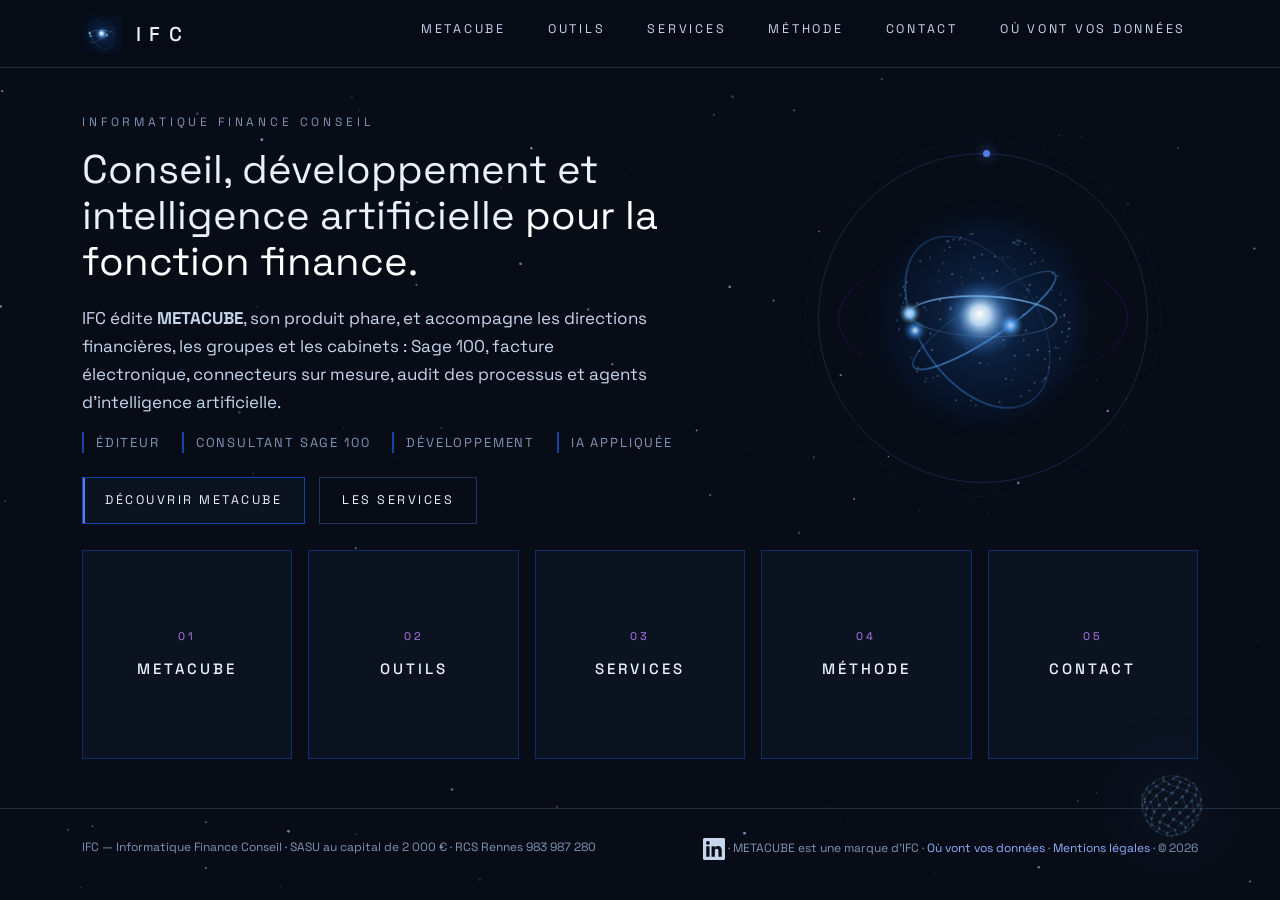
==== commit 4b5bce5e: "Outils : les logos de TVA Smart (Jauge 20 %, planche TVA 01) et de l'Integrateur Stripe (Carte en or" ====
--- a/index.html
+++ b/index.html
@@ -8,7 +8,7 @@
 <link rel="icon" type="image/png" sizes="192x192" href="/img/favicon-192.png">
 <link rel="apple-touch-icon" href="/img/apple-touch-icon.png">
 <meta name="description" content="IFC, Informatique Finance Conseil : éditeur de METACUBE, consultant Sage 100 en sous-traitance, connecteurs sur mesure, audit des processus financiers et agents d'intelligence artificielle.">
-<link rel="stylesheet" href="site.css?v=20261024-8">
+<link rel="stylesheet" href="site.css?v=20261024-9">
 </head>
 <body>
 <canvas id="ciel" aria-hidden="true"></canvas>
@@ -61,7 +61,7 @@
   </div>
 </footer>
 
-<script src="site.js?v=20261024-8"></script>
+<script src="site.js?v=20261024-9"></script>
 <script src="assistant.js"></script>
 </body>
 </html>
--- a/site.css
+++ b/site.css
@@ -369,4 +369,11 @@
 #armoire .aide i::after{content:'';position:absolute;top:0;width:4px;height:6px;background:var(--ar-cyan)}
 #armoire .aide i.g::after{left:0}
 #armoire .aide i.d::after{right:0}
-@media (max-width:980px){#armoire{height:auto}#armoire .ar-scene{position:relative;right:auto;height:420px}#armoire .ar-hud{position:relative;width:auto;height:auto}}+@media (max-width:980px){#armoire{height:auto}#armoire .ar-scene{position:relative;right:auto;height:420px}#armoire .ar-hud{position:relative;width:auto;height:auto}}
+/* Les logos des outils (planche du 24/10/2026 : TVA 01 « Jauge 20 % »,
+   Stripe 03 « Carte en orbite ») : dessinés pour la nuit, ils sont posés
+   dans une pastille sombre, comme l'emblème d'IFC. */
+.outil-tete{display:flex;align-items:center;gap:20px;margin-bottom:18px}
+.outil-tete .caps{margin:0}
+.logo-outil{flex:none;width:104px;height:104px;border-radius:50%;background:radial-gradient(circle at 50% 40%,#12204a 0%,#05070f 72%);
+  box-shadow:0 0 0 1px rgba(21,67,172,.35),0 10px 26px rgba(5,7,15,.25)}
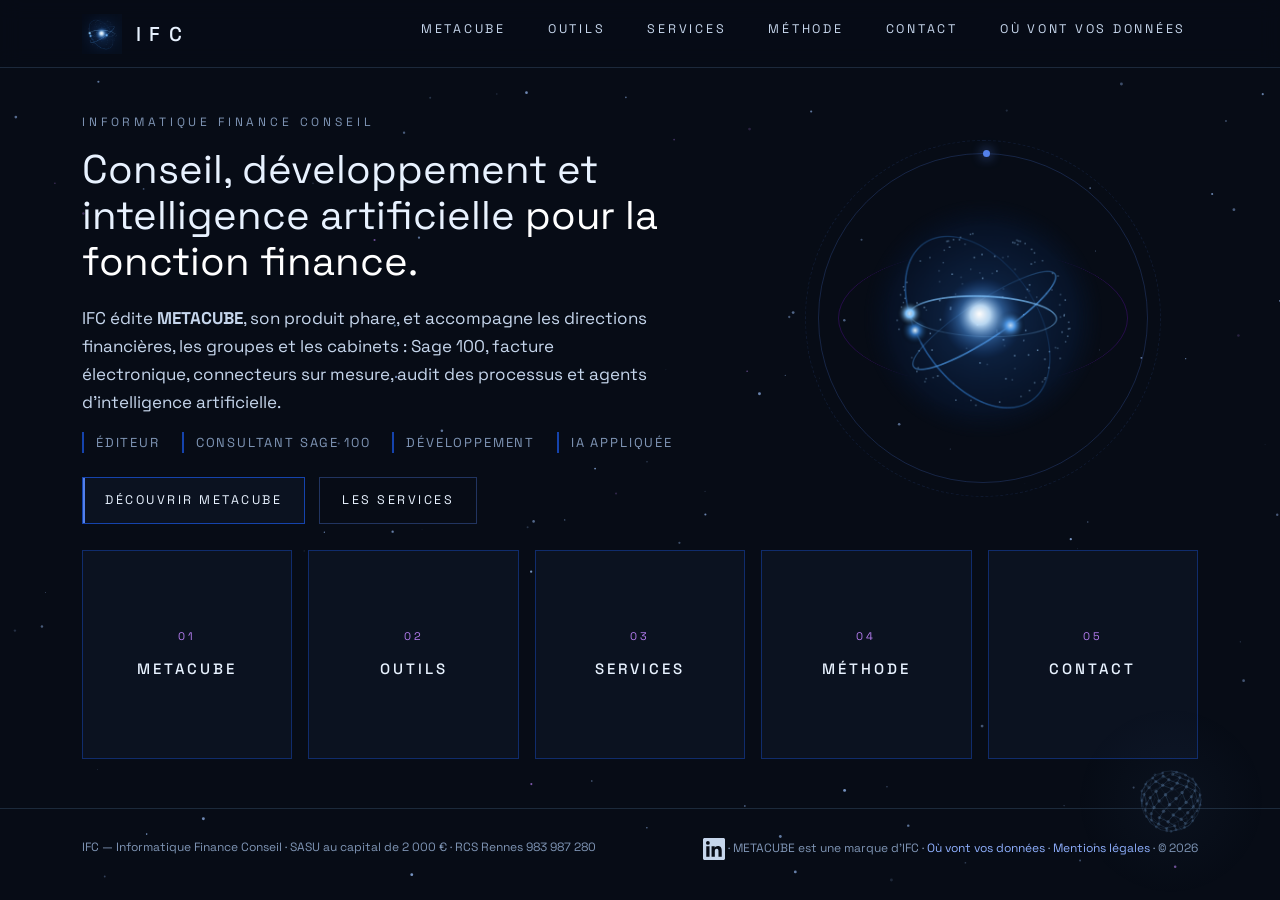
==== commit ea1c42f1: "Outils : logos redessines pour la petite taille — traits epaissis (ils tombaient sous le demi-pixel)" ====
--- a/index.html
+++ b/index.html
@@ -8,7 +8,7 @@
 <link rel="icon" type="image/png" sizes="192x192" href="/img/favicon-192.png">
 <link rel="apple-touch-icon" href="/img/apple-touch-icon.png">
 <meta name="description" content="IFC, Informatique Finance Conseil : éditeur de METACUBE, consultant Sage 100 en sous-traitance, connecteurs sur mesure, audit des processus financiers et agents d'intelligence artificielle.">
-<link rel="stylesheet" href="site.css?v=20261024-9">
+<link rel="stylesheet" href="site.css?v=20261024-10">
 </head>
 <body>
 <canvas id="ciel" aria-hidden="true"></canvas>
@@ -61,7 +61,7 @@
   </div>
 </footer>
 
-<script src="site.js?v=20261024-9"></script>
+<script src="site.js?v=20261024-10"></script>
 <script src="assistant.js"></script>
 </body>
 </html>
--- a/site.css
+++ b/site.css
@@ -375,5 +375,5 @@
    dans une pastille sombre, comme l'emblème d'IFC. */
 .outil-tete{display:flex;align-items:center;gap:20px;margin-bottom:18px}
 .outil-tete .caps{margin:0}
-.logo-outil{flex:none;width:104px;height:104px;border-radius:50%;background:radial-gradient(circle at 50% 40%,#12204a 0%,#05070f 72%);
+.logo-outil{flex:none;width:140px;height:140px;border-radius:50%;background:radial-gradient(circle at 50% 40%,#12204a 0%,#05070f 72%);
   box-shadow:0 0 0 1px rgba(21,67,172,.35),0 10px 26px rgba(5,7,15,.25)}
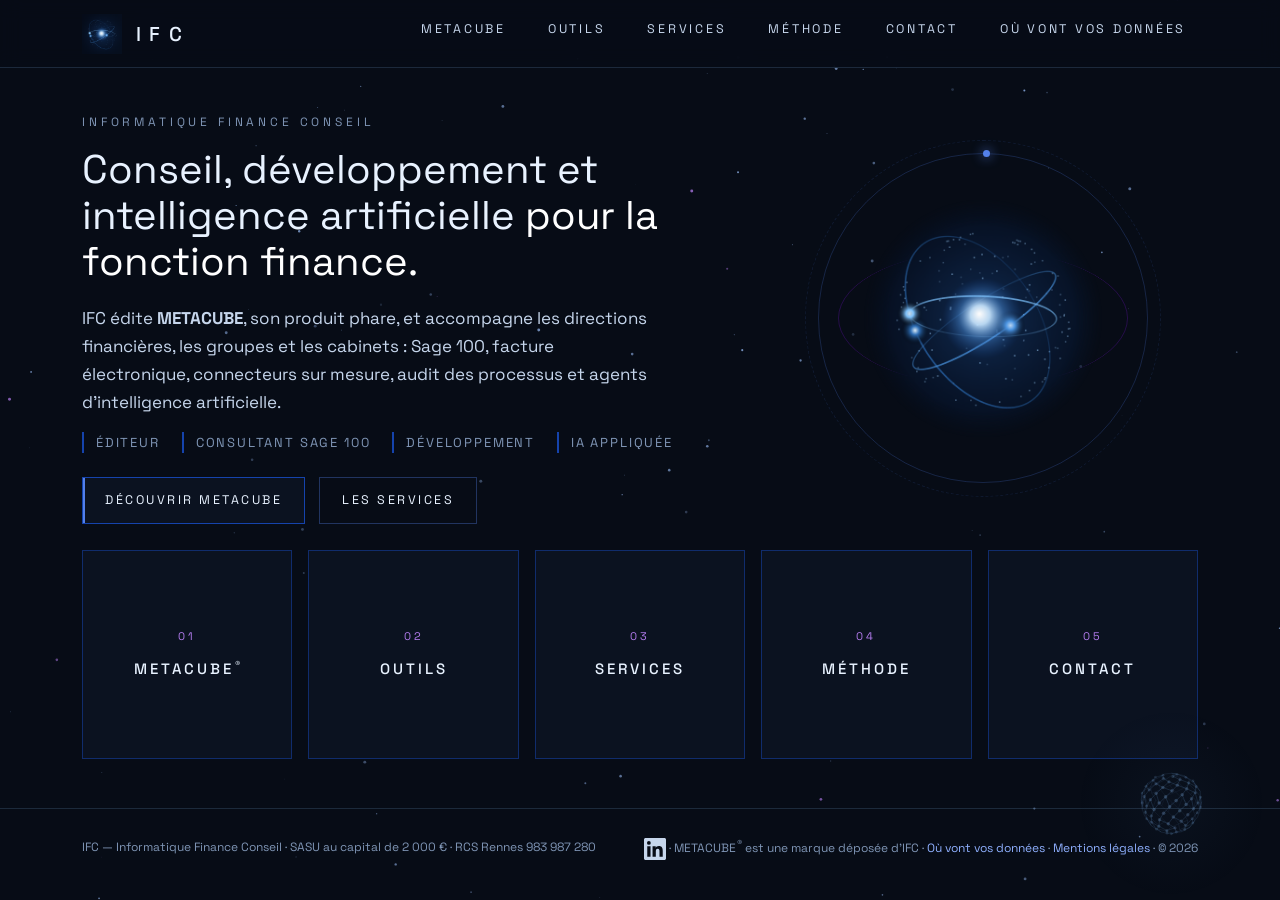
==== commit a61213cf: "METACUBE porte son ® de marque deposee (INPI n° 5300882) : titre de la page, porte de l'accueil, pie" ====
--- a/index.html
+++ b/index.html
@@ -8,7 +8,7 @@
 <link rel="icon" type="image/png" sizes="192x192" href="/img/favicon-192.png">
 <link rel="apple-touch-icon" href="/img/apple-touch-icon.png">
 <meta name="description" content="IFC, Informatique Finance Conseil : éditeur de METACUBE, consultant Sage 100 en sous-traitance, connecteurs sur mesure, audit des processus financiers et agents d'intelligence artificielle.">
-<link rel="stylesheet" href="site.css?v=20261024-10">
+<link rel="stylesheet" href="site.css?v=20261024-11">
 </head>
 <body>
 <canvas id="ciel" aria-hidden="true"></canvas>
@@ -45,7 +45,7 @@
   </div>
 
   <div class="portes" role="navigation" aria-label="Les pages du site">
-    <a class="volte porte monte" href="metacube.html"><div class="volte-int"><div class="carte face recto"><span class="n">01</span><h3>METACUBE</h3></div><div class="carte face verso"><p>Le produit phare : il lit les FEC de toutes les sociétés d'un groupe, les comprend et en vérifie la cohérence.</p><span class="aller">Entrer →</span></div></div></a>
+    <a class="volte porte monte" href="metacube.html"><div class="volte-int"><div class="carte face recto"><span class="n">01</span><h3>METACUBE<sup class="r">®</sup></h3></div><div class="carte face verso"><p>Le produit phare : il lit les FEC de toutes les sociétés d'un groupe, les comprend et en vérifie la cohérence.</p><span class="aller">Entrer →</span></div></div></a>
     <a class="volte porte monte" href="outils.html"><div class="volte-int"><div class="carte face recto"><span class="n">02</span><h3>Outils</h3></div><div class="carte face verso"><p>TVA Smart et l'Intégrateur Stripe : un outil par tâche, qui va au bout du travail, sur votre poste.</p><span class="aller">Entrer →</span></div></div></a>
     <a class="volte porte monte" href="services.html"><div class="volte-int"><div class="carte face recto"><span class="n">03</span><h3>Services</h3></div><div class="carte face verso"><p>Sage 100 en sous-traitance, connecteurs sur mesure, audit des processus, agents IA, facture électronique.</p><span class="aller">Entrer →</span></div></div></a>
     <a class="volte porte monte" href="methode.html"><div class="volte-int"><div class="carte face recto"><span class="n">04</span><h3>Méthode</h3></div><div class="carte face verso"><p>Proposer sans décider, tout justifier, mesurer avant d'annoncer, ne pas toucher à vos journaux.</p><span class="aller">Entrer →</span></div></div></a>
@@ -57,11 +57,11 @@
 <footer>
   <div class="page">
     <span>IFC — Informatique Finance Conseil · SASU au capital de 2 000 € · RCS Rennes 983 987 280</span>
-    <span><a class="linkedin" href="https://www.linkedin.com/in/aurelien-touchefeu" target="_blank" rel="noopener" aria-label="LinkedIn"><svg viewBox="0 0 24 24" width="22" height="22" aria-hidden="true"><path fill="currentColor" d="M20.45 20.45h-3.56v-5.57c0-1.33-.03-3.04-1.85-3.04-1.85 0-2.14 1.45-2.14 2.94v5.67H9.34V9h3.41v1.56h.05c.48-.9 1.64-1.85 3.37-1.85 3.6 0 4.27 2.37 4.27 5.46v6.28zM5.34 7.43a2.06 2.06 0 1 1 0-4.13 2.06 2.06 0 0 1 0 4.13zM7.12 20.45H3.56V9h3.56v11.45zM22.22 0H1.77C.79 0 0 .77 0 1.73v20.54C0 23.23.79 24 1.77 24h20.45c.98 0 1.78-.77 1.78-1.73V1.73C24 .77 23.2 0 22.22 0z"/></svg></a> · METACUBE est une marque d'IFC · <a href="donnees.html">Où vont vos données</a> · <a href="mentions-legales.html">Mentions légales</a> · © 2026</span>
+    <span><a class="linkedin" href="https://www.linkedin.com/in/aurelien-touchefeu" target="_blank" rel="noopener" aria-label="LinkedIn"><svg viewBox="0 0 24 24" width="22" height="22" aria-hidden="true"><path fill="currentColor" d="M20.45 20.45h-3.56v-5.57c0-1.33-.03-3.04-1.85-3.04-1.85 0-2.14 1.45-2.14 2.94v5.67H9.34V9h3.41v1.56h.05c.48-.9 1.64-1.85 3.37-1.85 3.6 0 4.27 2.37 4.27 5.46v6.28zM5.34 7.43a2.06 2.06 0 1 1 0-4.13 2.06 2.06 0 0 1 0 4.13zM7.12 20.45H3.56V9h3.56v11.45zM22.22 0H1.77C.79 0 0 .77 0 1.73v20.54C0 23.23.79 24 1.77 24h20.45c.98 0 1.78-.77 1.78-1.73V1.73C24 .77 23.2 0 22.22 0z"/></svg></a> · METACUBE<sup class="r">®</sup> est une marque déposée d'IFC · <a href="donnees.html">Où vont vos données</a> · <a href="mentions-legales.html">Mentions légales</a> · © 2026</span>
   </div>
 </footer>
 
-<script src="site.js?v=20261024-10"></script>
+<script src="site.js?v=20261024-11"></script>
 <script src="assistant.js"></script>
 </body>
 </html>
--- a/site.css
+++ b/site.css
@@ -376,4 +376,6 @@
 .outil-tete{display:flex;align-items:center;gap:20px;margin-bottom:18px}
 .outil-tete .caps{margin:0}
 .logo-outil{flex:none;width:140px;height:140px;border-radius:50%;background:radial-gradient(circle at 50% 40%,#12204a 0%,#05070f 72%);
-  box-shadow:0 0 0 1px rgba(21,67,172,.35),0 10px 26px rgba(5,7,15,.25)}+  box-shadow:0 0 0 1px rgba(21,67,172,.35),0 10px 26px rgba(5,7,15,.25)}
+/* La marque déposée METACUBE (INPI n° 5300882) porte son ® : au titre, à la porte de l'accueil, au pied de page (Aurélien, 24/10). */
+sup.r{font-size:max(.55em,10px);vertical-align:super;line-height:0;letter-spacing:0;margin-left:.12em;font-weight:400}
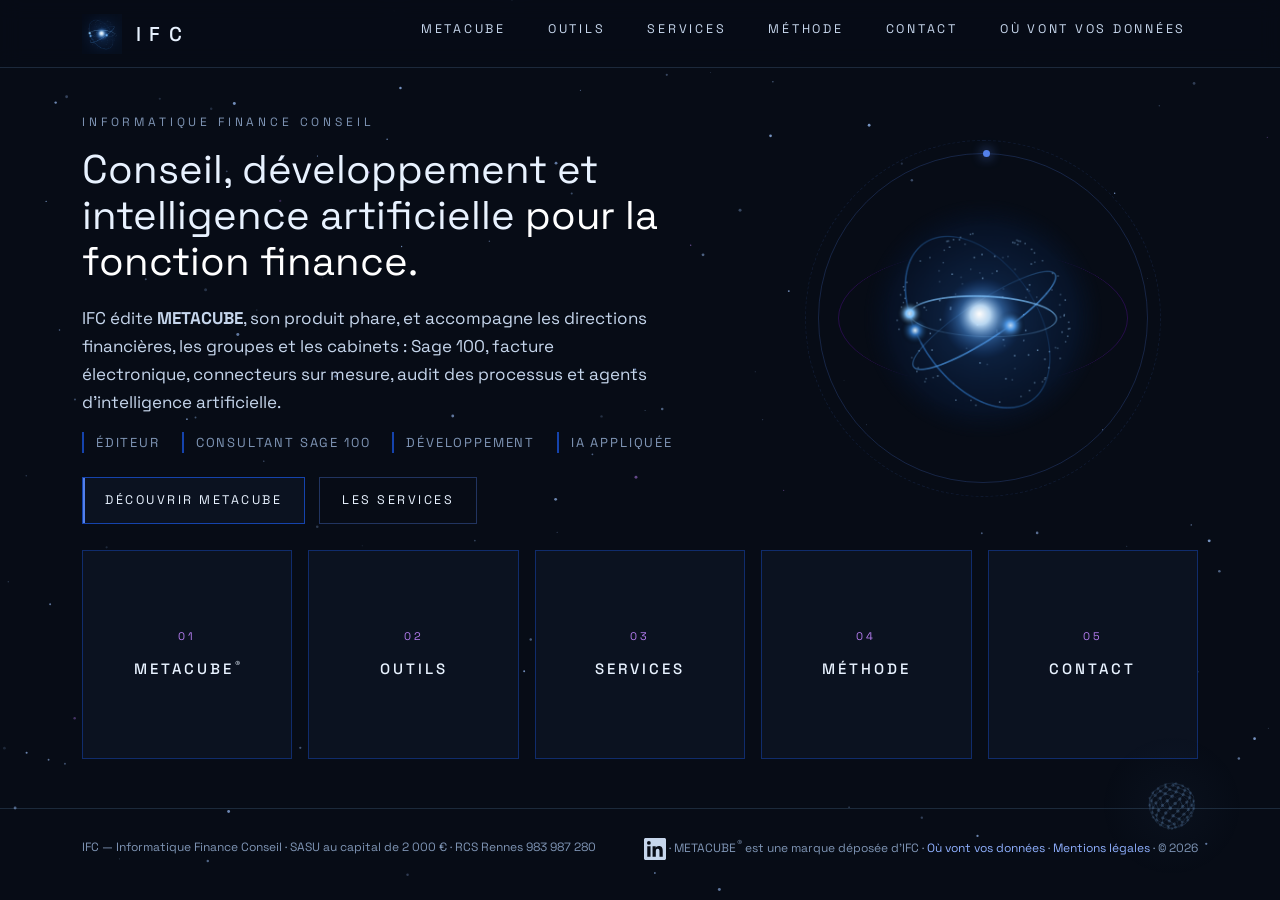
==== commit 7e4d0355: "L'assistant baladeur : il vient se poser au bord de l'encadre « L'assistant » quand on le survole et" ====
--- a/index.html
+++ b/index.html
@@ -62,6 +62,6 @@
 </footer>
 
 <script src="site.js?v=20261024-11"></script>
-<script src="assistant.js"></script>
+<script src="assistant.js?v=2"></script>
 </body>
 </html>
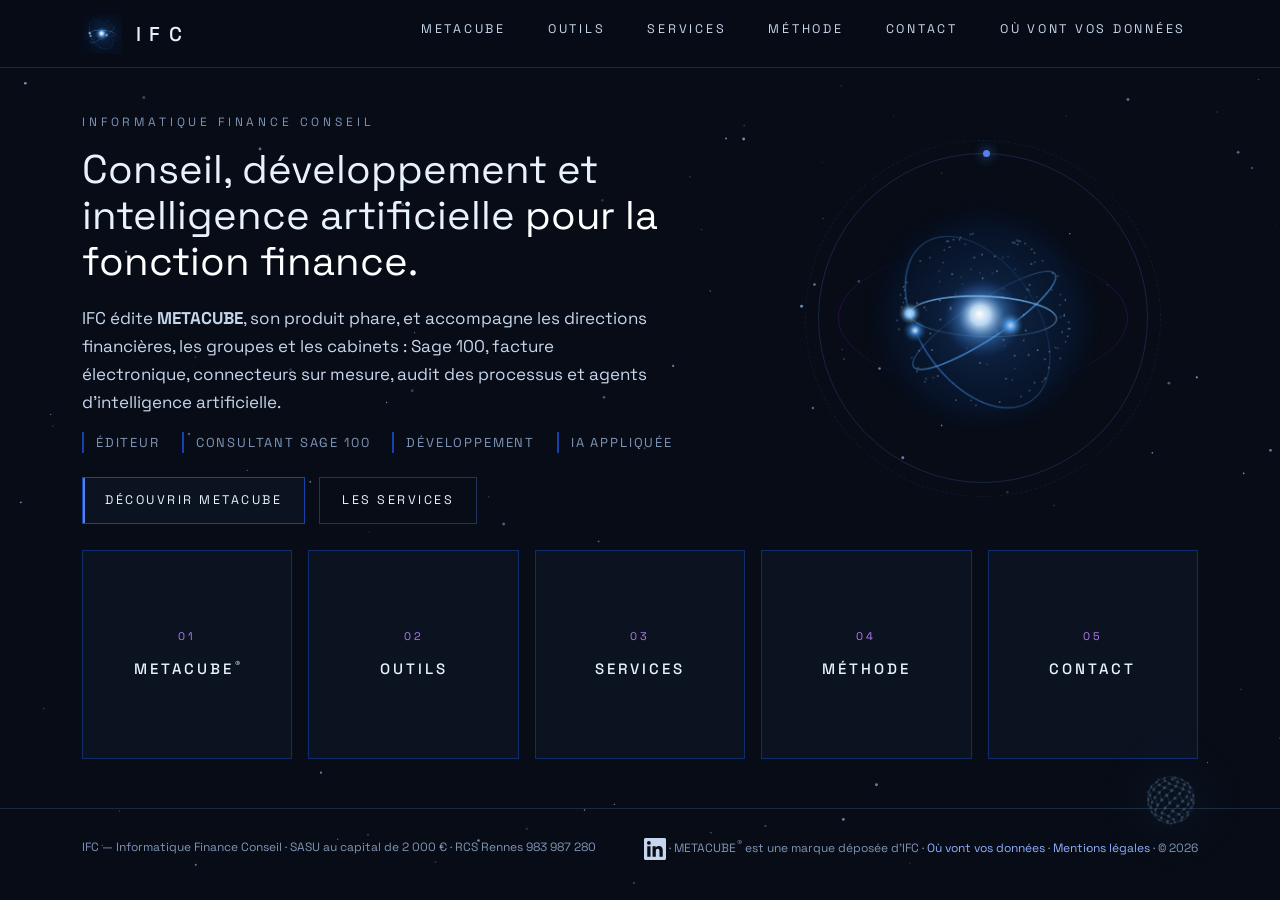
==== commit 410c954a: "Menu au doigt : sous 600 px, un bouton ☰ deplie les six onglets sous le bandeau, sur toutes les page" ====
--- a/index.html
+++ b/index.html
@@ -8,7 +8,7 @@
 <link rel="icon" type="image/png" sizes="192x192" href="/img/favicon-192.png">
 <link rel="apple-touch-icon" href="/img/apple-touch-icon.png">
 <meta name="description" content="IFC, Informatique Finance Conseil : éditeur de METACUBE, consultant Sage 100 en sous-traitance, connecteurs sur mesure, audit des processus financiers et agents d'intelligence artificielle.">
-<link rel="stylesheet" href="site.css?v=20261024-11">
+<link rel="stylesheet" href="site.css?v=20261024-12">
 </head>
 <body>
 <canvas id="ciel" aria-hidden="true"></canvas>
@@ -61,7 +61,8 @@
   </div>
 </footer>
 
-<script src="site.js?v=20261024-11"></script>
+<script src="site.js?v=20261024-12"></script>
 <script src="assistant.js?v=2"></script>
+<script src="menu.js?v=1"></script>
 </body>
 </html>
--- a/site.css
+++ b/site.css
@@ -379,3 +379,21 @@
   box-shadow:0 0 0 1px rgba(21,67,172,.35),0 10px 26px rgba(5,7,15,.25)}
 /* La marque déposée METACUBE (INPI n° 5300882) porte son ® : au titre, à la porte de l'accueil, au pied de page (Aurélien, 24/10). */
 sup.r{font-size:max(.55em,10px);vertical-align:super;line-height:0;letter-spacing:0;margin-left:.12em;font-weight:400}
+
+/* ── LE MENU AU DOIGT — 24/10/2026 : sous 600 px, un bouton ☰ déplie les onglets ── */
+.menu-bouton{display:none}
+@media (max-width:600px){
+  header .page{position:relative}
+  .menu-bouton{display:flex;flex-direction:column;justify-content:center;gap:5px;width:44px;height:44px;padding:0 10px;
+    background:transparent;border:1px solid rgba(145,198,255,.35);cursor:pointer}
+  .menu-bouton span{display:block;height:2px;background:var(--clair);transition:transform .25s,opacity .25s}
+  .menu-ouvert .menu-bouton span:nth-child(1){transform:translateY(7px) rotate(45deg)}
+  .menu-ouvert .menu-bouton span:nth-child(2){opacity:0}
+  .menu-ouvert .menu-bouton span:nth-child(3){transform:translateY(-7px) rotate(-45deg)}
+  header.menu-ouvert nav{display:flex;flex-direction:column;position:absolute;top:68px;left:0;right:0;z-index:30;
+    padding:8px 16px 14px;background:rgba(7,12,22,.97);box-shadow:0 14px 30px rgba(0,0,0,.35),inset 0 -1px 0 rgba(145,198,255,.16)}
+  header.menu-ouvert nav a{margin:0;padding:13px 4px;font-size:13px;box-shadow:inset 0 -1px 0 rgba(145,198,255,.10)}
+  header.clair.menu-ouvert nav{background:rgba(243,236,224,.98);box-shadow:0 14px 30px rgba(70,50,20,.18),inset 0 -1px 0 rgba(21,67,172,.12)}
+  header.clair.menu-ouvert nav a{box-shadow:inset 0 -1px 0 rgba(21,67,172,.10)}
+  .clair .menu-bouton{border-color:rgba(21,67,172,.35)}
+}
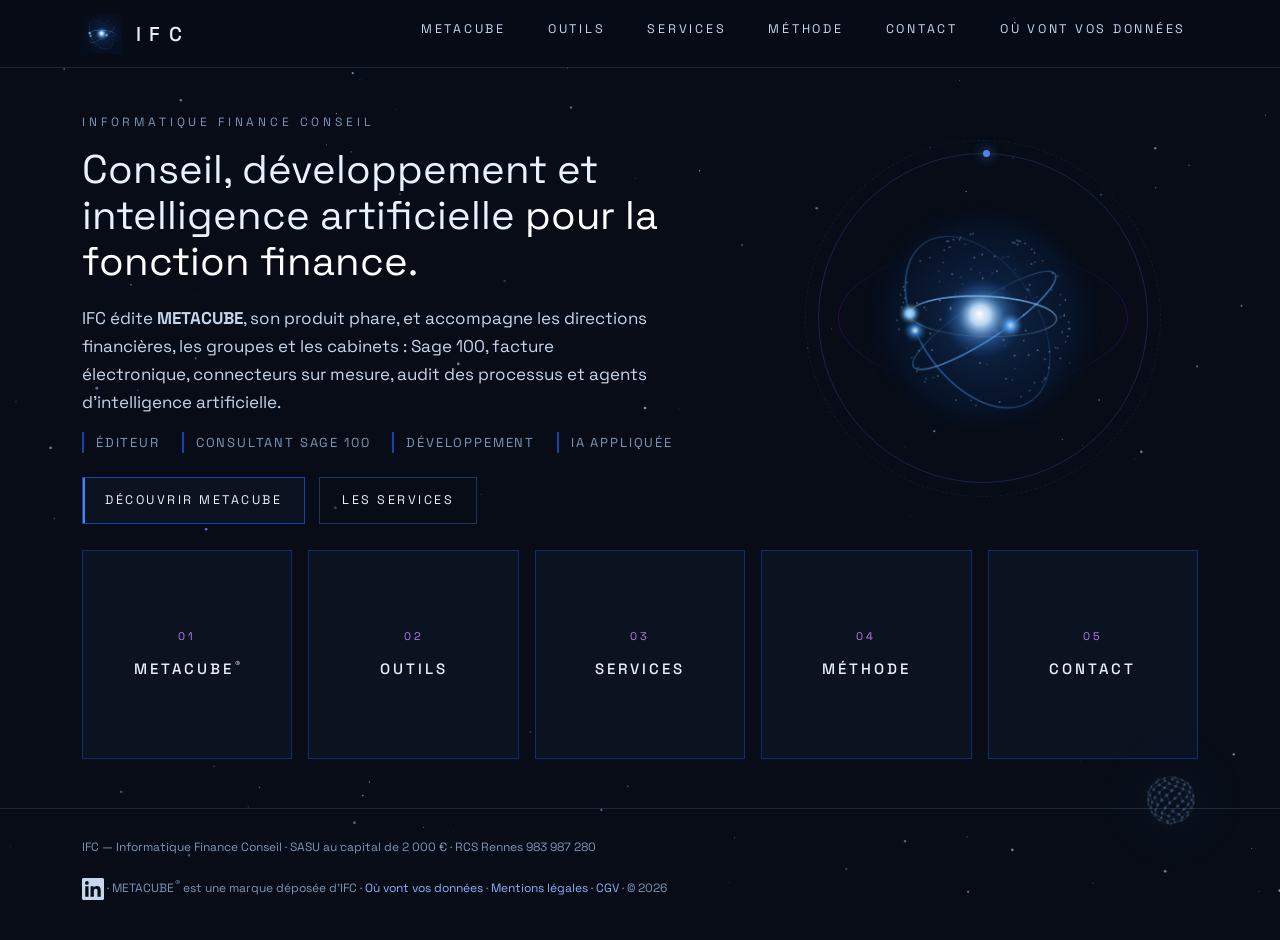
==== commit b6653d86: "CGV pour l'ouverture de la boutique Lemon Squeezy (Aurelien, 28/10/2026 : « ok vas y ») - cgv.html :" ====
--- a/index.html
+++ b/index.html
@@ -57,7 +57,7 @@
 <footer>
   <div class="page">
     <span>IFC — Informatique Finance Conseil · SASU au capital de 2 000 € · RCS Rennes 983 987 280</span>
-    <span><a class="linkedin" href="https://www.linkedin.com/in/aurelien-touchefeu" target="_blank" rel="noopener" aria-label="LinkedIn"><svg viewBox="0 0 24 24" width="22" height="22" aria-hidden="true"><path fill="currentColor" d="M20.45 20.45h-3.56v-5.57c0-1.33-.03-3.04-1.85-3.04-1.85 0-2.14 1.45-2.14 2.94v5.67H9.34V9h3.41v1.56h.05c.48-.9 1.64-1.85 3.37-1.85 3.6 0 4.27 2.37 4.27 5.46v6.28zM5.34 7.43a2.06 2.06 0 1 1 0-4.13 2.06 2.06 0 0 1 0 4.13zM7.12 20.45H3.56V9h3.56v11.45zM22.22 0H1.77C.79 0 0 .77 0 1.73v20.54C0 23.23.79 24 1.77 24h20.45c.98 0 1.78-.77 1.78-1.73V1.73C24 .77 23.2 0 22.22 0z"/></svg></a> · METACUBE<sup class="r">®</sup> est une marque déposée d'IFC · <a href="donnees.html">Où vont vos données</a> · <a href="mentions-legales.html">Mentions légales</a> · © 2026</span>
+    <span><a class="linkedin" href="https://www.linkedin.com/in/aurelien-touchefeu" target="_blank" rel="noopener" aria-label="LinkedIn"><svg viewBox="0 0 24 24" width="22" height="22" aria-hidden="true"><path fill="currentColor" d="M20.45 20.45h-3.56v-5.57c0-1.33-.03-3.04-1.85-3.04-1.85 0-2.14 1.45-2.14 2.94v5.67H9.34V9h3.41v1.56h.05c.48-.9 1.64-1.85 3.37-1.85 3.6 0 4.27 2.37 4.27 5.46v6.28zM5.34 7.43a2.06 2.06 0 1 1 0-4.13 2.06 2.06 0 0 1 0 4.13zM7.12 20.45H3.56V9h3.56v11.45zM22.22 0H1.77C.79 0 0 .77 0 1.73v20.54C0 23.23.79 24 1.77 24h20.45c.98 0 1.78-.77 1.78-1.73V1.73C24 .77 23.2 0 22.22 0z"/></svg></a> · METACUBE<sup class="r">®</sup> est une marque déposée d'IFC · <a href="donnees.html">Où vont vos données</a> · <a href="mentions-legales.html">Mentions légales</a> · <a href="cgv.html">CGV</a> · © 2026</span>
   </div>
 </footer>
 
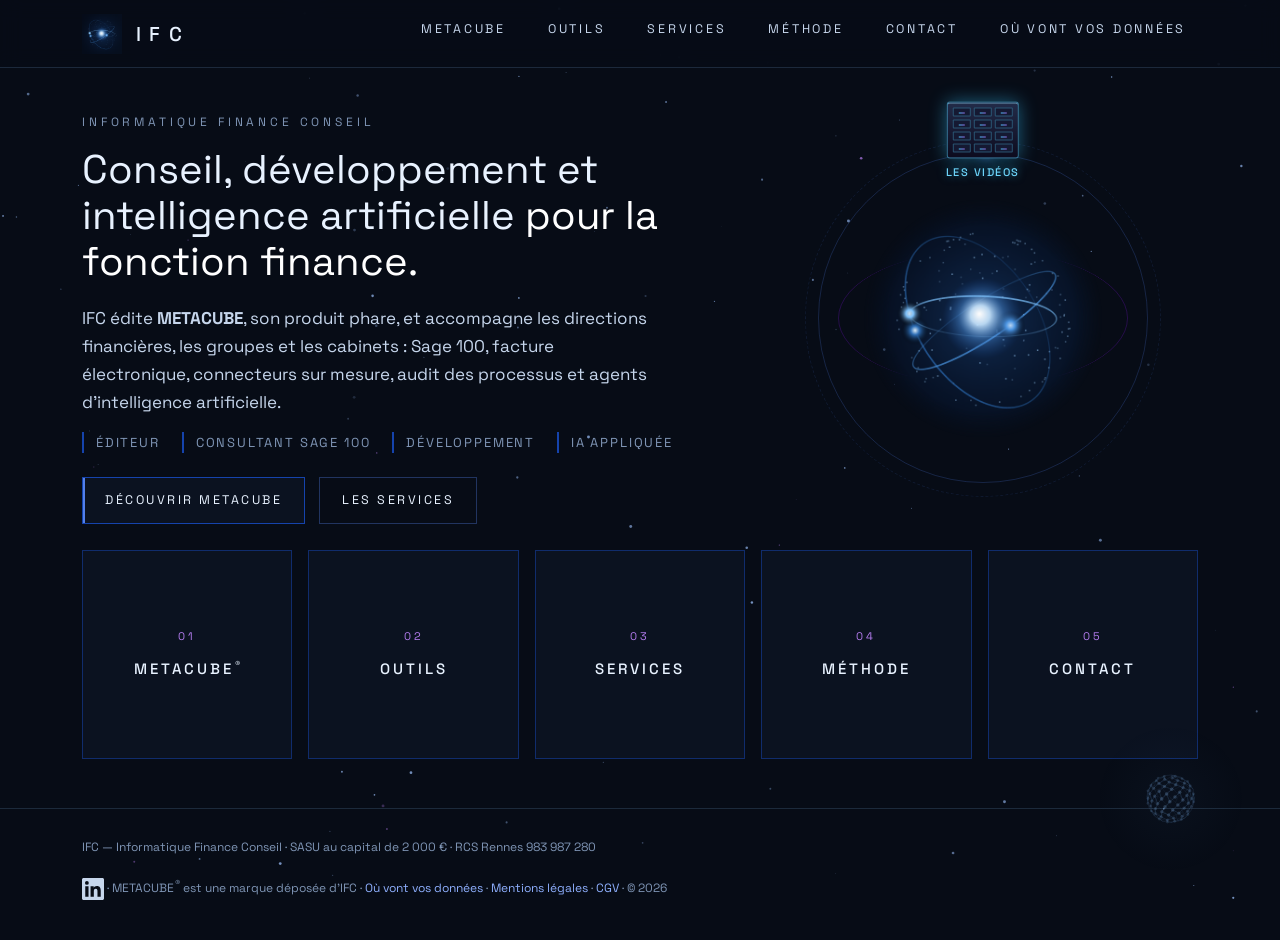
==== commit ec99fd62: "Accueil : l'armoire des videos en satellite sur l'orbite exterieure du logo (petite armoire a douze " ====
--- a/index.html
+++ b/index.html
@@ -8,7 +8,7 @@
 <link rel="icon" type="image/png" sizes="192x192" href="/img/favicon-192.png">
 <link rel="apple-touch-icon" href="/img/apple-touch-icon.png">
 <meta name="description" content="IFC, Informatique Finance Conseil : éditeur de METACUBE, consultant Sage 100 en sous-traitance, connecteurs sur mesure, audit des processus financiers et agents d'intelligence artificielle.">
-<link rel="stylesheet" href="site.css?v=20261024-12">
+<link rel="stylesheet" href="site.css?v=20261110-1">
 </head>
 <body>
 <canvas id="ciel" aria-hidden="true"></canvas>
@@ -41,6 +41,9 @@
     <div class="astre" role="img" aria-label="Emblème IFC : un noyau et ses orbites">
       <div class="orbite"><i></i></div><div class="orbite"><i></i></div><div class="orbite"></div>
       <div class="coeur"></div>
+      <!-- L'ARMOIRE EN SATELLITE (Aurélien, 10/11/2026) : une petite armoire qui court sur l'orbite
+           extérieure du logo ; un clic l'ouvre en grand, par-dessus la page. Elle reste aussi sur la page METACUBE. -->
+      <div class="satellite"><button class="mini-armoire" type="button" aria-label="Ouvrir l'armoire des vidéos"><span class="tiroirs"><i></i><i></i><i></i><i></i><i></i><i></i><i></i><i></i><i></i><i></i><i></i><i></i></span><span class="legende">Les vidéos</span></button></div>
     </div>
   </div>
 
@@ -54,6 +57,18 @@
 
 </main>
 
+<div id="voile-armoire" hidden>
+  <div class="voile-cadre" role="dialog" aria-modal="true" aria-label="L'armoire des vidéos">
+    <button class="fermer" type="button" aria-label="Fermer l'armoire">×</button>
+    <div id="armoire" aria-label="L'armoire des vidéos : un tiroir par thème">
+      <div class="ar-scene"><div class="ar-monde"></div></div>
+      <aside class="ar-hud"><div class="ar-tete"><span class="caps">Un tiroir par thème</span><div class="ar-sous">L'armoire des vidéos</div></div><div class="ar-fil"></div><div class="ar-corps"></div>
+        <div class="aide"><span><i class="g"></i>descendre</span><span><i class="d"></i>remonter</span><span>maintenir : tourner</span></div></aside>
+    </div>
+    <p class="mention">Données fictives, raisonnement réel. Les vidéos sont servies par ce site : ni lecteur tiers, ni traceur.</p>
+  </div>
+</div>
+
 <footer>
   <div class="page">
     <span>IFC — Informatique Finance Conseil · SASU au capital de 2 000 € · RCS Rennes 983 987 280</span>
@@ -64,5 +79,21 @@
 <script src="site.js?v=20261024-12"></script>
 <script src="assistant.js?v=2"></script>
 <script src="menu.js?v=1"></script>
+<script src="armoire.js?v=7"></script>
+<script>
+/* L'armoire en surimpression : le satellite l'ouvre ; la croix, Échap ou un clic sur le voile la ferment.
+   À l'ouverture, on redonne sa taille à la scène (elle était cachée, donc mesurée à zéro). */
+(function(){
+  const voile = document.getElementById('voile-armoire'), bouton = document.querySelector('.mini-armoire');
+  if (!voile || !bouton) return;
+  function ouvrir(){ voile.hidden = false; document.body.classList.add('voile-ouvert'); requestAnimationFrame(() => dispatchEvent(new Event('resize'))); voile.querySelector('.fermer').focus(); }
+  function fermer(){ voile.hidden = true; document.body.classList.remove('voile-ouvert'); voile.querySelectorAll('video').forEach(v => v.pause()); bouton.focus(); }
+  bouton.addEventListener('click', ouvrir);
+  voile.querySelector('.fermer').addEventListener('click', fermer);
+  voile.addEventListener('mousedown', e => { if (e.target === voile) fermer(); });
+  addEventListener('keydown', e => { if (e.key === 'Escape' && !voile.hidden) fermer(); });
+  if (location.hash === '#videos') ouvrir();
+})();
+</script>
 </body>
 </html>
--- a/site.css
+++ b/site.css
@@ -396,4 +396,40 @@
   header.clair.menu-ouvert nav{background:rgba(243,236,224,.98);box-shadow:0 14px 30px rgba(70,50,20,.18),inset 0 -1px 0 rgba(21,67,172,.12)}
   header.clair.menu-ouvert nav a{box-shadow:inset 0 -1px 0 rgba(21,67,172,.10)}
   .clair .menu-bouton{border-color:rgba(21,67,172,.35)}
-}+}/* ── L'ARMOIRE EN SATELLITE, SUR L'ACCUEIL — 10/11/2026 ─────────────────────
+   « Colle l'armoire à un endroit plus visible sur la page d'accueil, en overlay,
+     avec une armoire cliquable sur les orbites du gros logo » (Aurélien).
+   Une petite armoire (douze tiroirs, comme la grande) court sur l'orbite
+   extérieure ; elle reste droite en tournant ; le survol l'arrête pour qu'on
+   puisse la viser. Un clic ouvre la vraie armoire par-dessus la page. */
+.astre .satellite{position:absolute;inset:-4%;border-radius:50%;animation:tour 60s linear infinite;pointer-events:none;z-index:3}
+.astre .satellite:hover,.astre .satellite:focus-within{animation-play-state:paused}
+.astre .satellite:hover .mini-armoire,.astre .satellite:focus-within .mini-armoire{animation-play-state:paused}
+.mini-armoire{position:absolute;left:50%;top:0;transform:translate(-50%,-50%);pointer-events:auto;cursor:pointer;
+  display:flex;flex-direction:column;align-items:center;gap:6px;padding:0;border:0;background:none;color:inherit;
+  animation:contre 60s linear infinite}
+@keyframes contre{from{transform:translate(-50%,-50%) rotate(0)}to{transform:translate(-50%,-50%) rotate(-360deg)}}
+.mini-armoire .tiroirs{display:grid;grid-template-columns:repeat(3,18px);grid-auto-rows:9px;gap:3px;padding:5px;
+  background:linear-gradient(180deg,hsl(226 36% 21%),hsl(246 46% 8%));border:1px solid hsla(196,80%,62%,.55);border-radius:3px;
+  box-shadow:0 0 18px hsla(196,95%,60%,.45),inset 0 1px 0 hsla(196,100%,80%,.6);animation:pouls 2.6s ease-in-out infinite}
+.mini-armoire .tiroirs i{display:block;border:1px solid hsla(196,80%,62%,.35);border-radius:1px;background:hsl(232 40% 14%);position:relative}
+.mini-armoire .tiroirs i::after{content:'';position:absolute;left:30%;right:30%;bottom:2px;height:1px;background:linear-gradient(90deg,hsl(196 92% 62%),hsl(262 75% 66%))}
+.mini-armoire .legende{font:500 11px 'Space Grotesk',sans-serif;letter-spacing:.14em;text-transform:uppercase;color:hsl(196 92% 70%);
+  text-shadow:0 0 8px hsla(196,95%,62%,.6);white-space:nowrap}
+.mini-armoire:hover .tiroirs,.mini-armoire:focus-visible .tiroirs{box-shadow:0 0 30px hsla(196,95%,62%,.9),inset 0 1px 0 hsla(196,100%,80%,.8);border-color:hsl(196 92% 70%)}
+.mini-armoire:focus-visible{outline:none}
+@keyframes pouls{50%{box-shadow:0 0 28px hsla(196,95%,62%,.75),inset 0 1px 0 hsla(196,100%,80%,.6)}}
+@media (prefers-reduced-motion:reduce){.astre .satellite,.mini-armoire,.mini-armoire .tiroirs{animation:none}}
+/* le voile : la grande armoire par-dessus la page */
+#voile-armoire{position:fixed;inset:0;z-index:1000;display:flex;align-items:center;justify-content:center;padding:24px;
+  background:rgba(2,5,12,.84);backdrop-filter:blur(6px);-webkit-backdrop-filter:blur(6px)}
+#voile-armoire[hidden]{display:none}
+#voile-armoire .voile-cadre{position:relative;width:min(1240px,100%);max-height:100%;overflow:auto}
+#voile-armoire #armoire{height:min(680px,calc(100vh - 110px))}
+#voile-armoire .mention{margin:10px 0 0;font-size:13px;color:var(--faible)}
+#voile-armoire .fermer{position:absolute;top:8px;right:10px;z-index:5;width:36px;height:36px;border-radius:50%;cursor:pointer;
+  border:1px solid hsla(196,80%,62%,.5);background:rgba(4,6,12,.8);color:#e8eeff;font:300 24px/1 'Space Grotesk',sans-serif}
+#voile-armoire .fermer:hover{border-color:hsl(196 92% 70%);box-shadow:0 0 14px hsla(196,95%,62%,.6)}
+body.voile-ouvert{overflow:hidden}
+@media (max-width:980px){#voile-armoire{padding:10px;align-items:flex-start}#voile-armoire #armoire{height:auto}}
+@media (max-width:600px){.mini-armoire .tiroirs{grid-template-columns:repeat(3,12px);grid-auto-rows:6px;gap:2px;padding:3px}.mini-armoire .legende{font-size:9px}}
